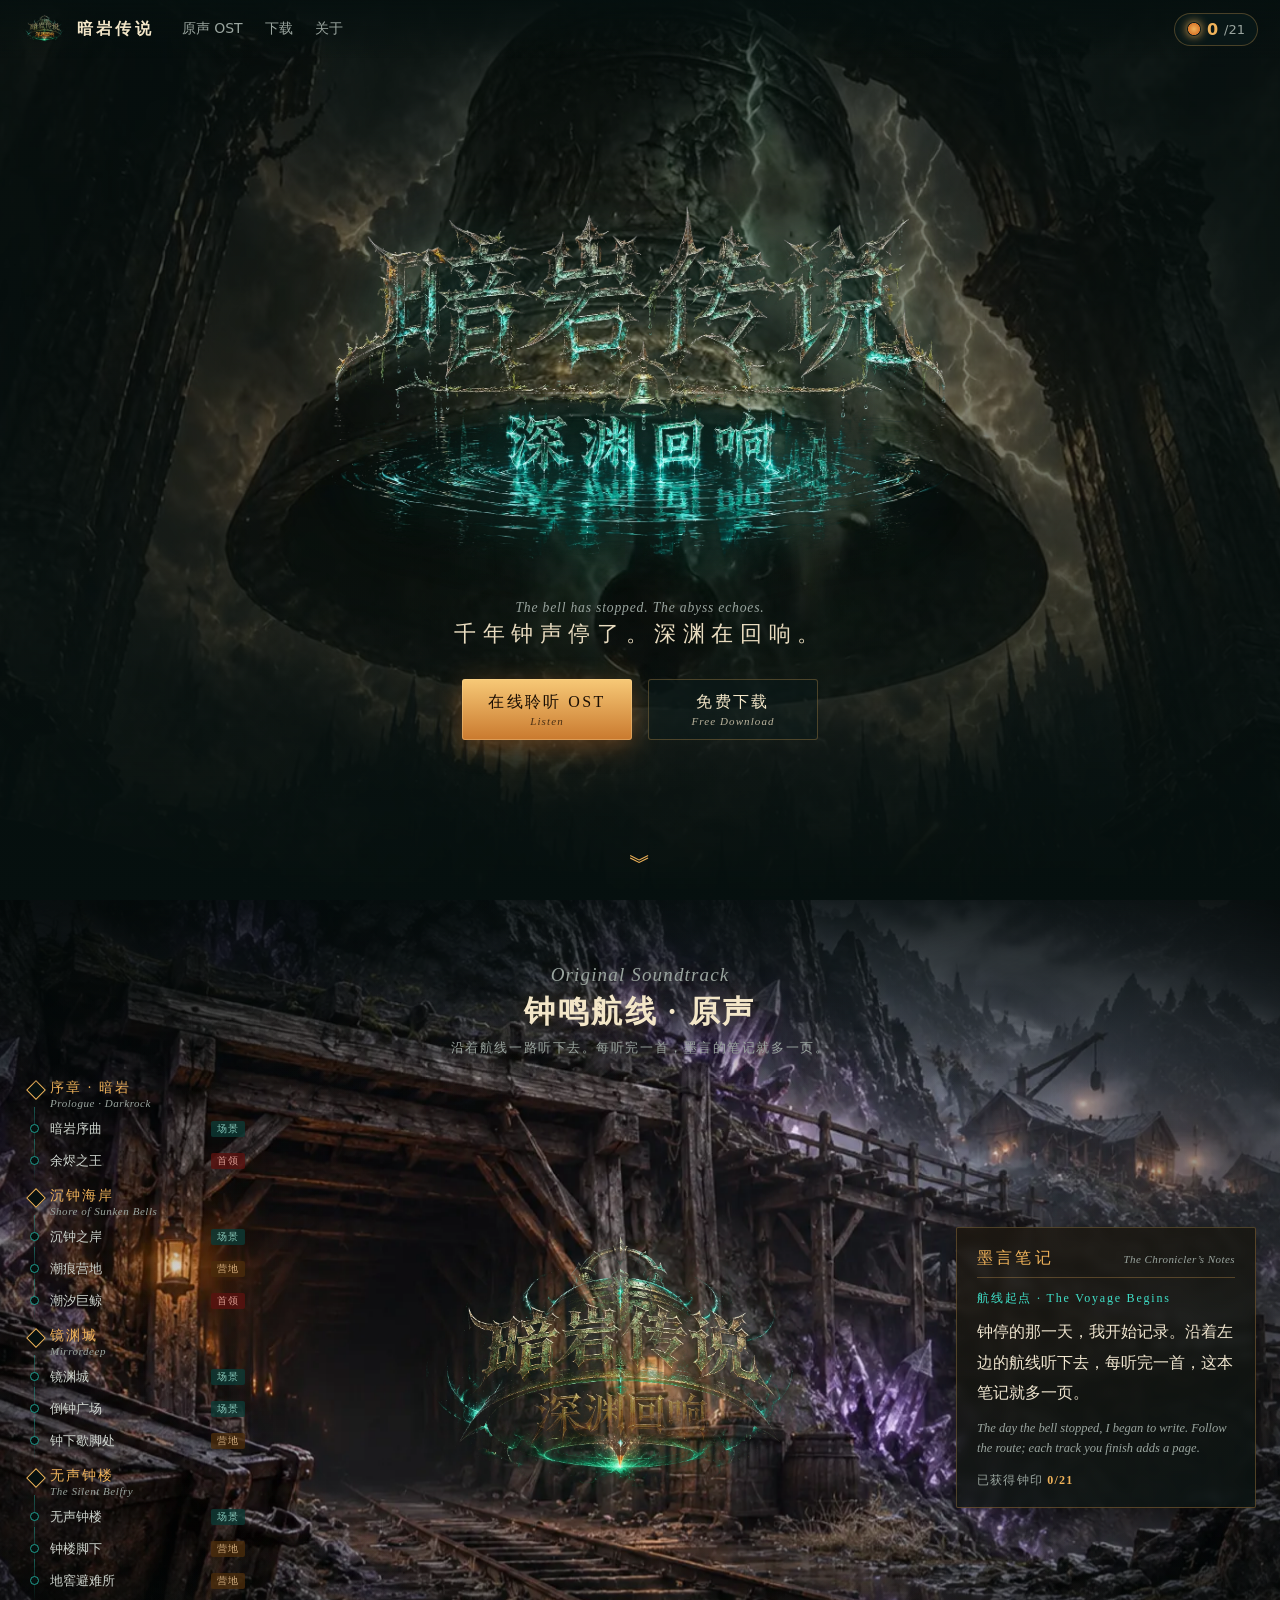
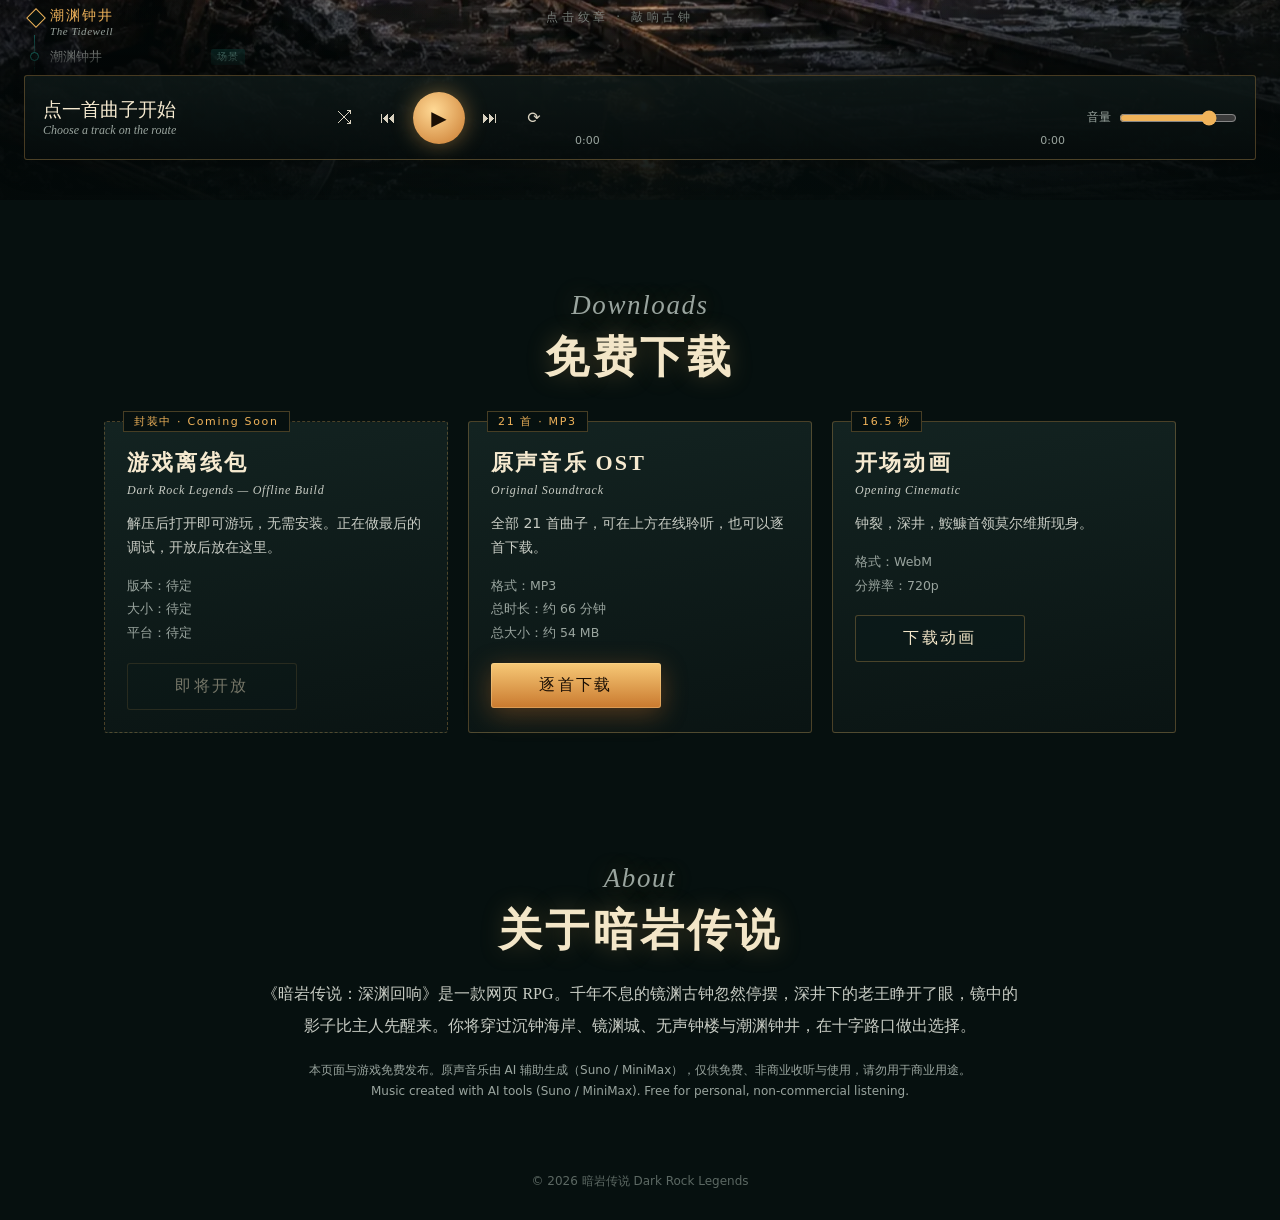
==== index.html @ 06cd03f7 "OST 互动播放器主页 v1：21 首曲目+场景图、2.5D 视差、钟印收集、首领血条、下载区占位" ====
<!doctype html>
<html lang="zh-CN">
<head>
<meta charset="utf-8">
<meta name="viewport" content="width=device-width,initial-scale=1,viewport-fit=cover">
<title>暗岩传说：深渊回响 · Dark Rock Legends</title>
<meta name="description" content="暗岩传说：深渊回响 —— 免费下载游戏，在线收听原声音乐。">
<meta name="theme-color" content="#06100f">
<meta property="og:title" content="暗岩传说：深渊回响">
<meta property="og:description" content="千年钟声停了。深渊在回响。免费下载游戏，在线收听 OST。">
<meta property="og:image" content="img/title.webp">
<link rel="icon" href="img/n1_icon.webp">
<link rel="stylesheet" href="style.css">
</head>
<body>

<header class="topbar">
  <a class="brand" href="#top"><img src="img/n1_icon.webp" alt=""><span>暗岩传说</span></a>
  <nav>
    <a href="#ost">原声 OST</a>
    <a href="#download">下载</a>
    <a href="#about">关于</a>
  </nav>
  <div class="seals" id="seals" title="听完一首曲子获得一枚钟印 · Seals collected">
    <i class="seal-ico"></i><b id="sealCount">0</b><span>/21</span>
  </div>
</header>

<!-- 首屏 -->
<section class="hero" id="top">
  <video class="hero-video" src="video/opening.webm" autoplay muted loop playsinline preload="metadata"></video>
  <div class="hero-shade"></div>
  <div class="hero-inner">
    <img class="hero-logo" src="img/logo_m1_a.webp" alt="暗岩传说：深渊回响">
    <p class="hero-line"><span class="en">The bell has stopped. The abyss echoes.</span>千年钟声停了。深渊在回响。</p>
    <div class="hero-cta">
      <a class="btn btn-gold" href="#ost">在线聆听 OST<small>Listen</small></a>
      <a class="btn btn-ghost" href="#download">免费下载<small>Free Download</small></a>
    </div>
  </div>
  <a class="scroll-hint" href="#ost" aria-label="向下">︾</a>
</section>

<!-- OST 播放器 -->
<section class="ost" id="ost">
  <div class="stage" id="stage">
    <div class="layer bg" id="bgA"></div>
    <div class="layer bg" id="bgB"></div>
    <canvas class="layer fx" id="fx"></canvas>
    <div class="layer tint" id="tint"></div>
    <div class="layer vignette"></div>
  </div>

  <div class="ost-head">
    <h2><span class="en">Original Soundtrack</span>钟鸣航线 · 原声</h2>
    <p>沿着航线一路听下去。每听完一首，墨言的笔记就多一页。</p>
  </div>

  <!-- 航线地图 -->
  <aside class="route" id="route" aria-label="曲目航线"></aside>

  <!-- 中心古钟 -->
  <div class="bell-wrap" id="bellWrap">
    <canvas id="rings"></canvas>
    <button class="bell" id="bell" aria-label="敲钟">
      <img class="b-base" src="img/n1_base_a.webp" alt="">
      <img class="b-gold" src="img/n1_gold_a.webp" alt="">
    </button>
    <div class="bell-tip">点击纹章 · 敲响古钟</div>
  </div>

  <!-- 墨言笔记 -->
  <aside class="lore" id="lore">
    <div class="lore-head"><span>墨言笔记</span><em>The Chronicler’s Notes</em></div>
    <div class="lore-place" id="lorePlace"></div>
    <p class="lore-text" id="loreText"></p>
    <p class="lore-en" id="loreEn"></p>
    <div class="lore-state" id="loreState"></div>
  </aside>

  <!-- 控制条 -->
  <div class="deck" id="deck">
    <div class="now">
      <div class="now-ch" id="nowCh"></div>
      <div class="now-zh" id="nowZh">点一首曲子开始</div>
      <div class="now-en" id="nowEn">Choose a track on the route</div>
    </div>
    <div class="ctrls">
      <button id="btnShuffle" class="ic" title="随机播放" aria-label="随机">⤨</button>
      <button id="btnPrev" class="ic" title="上一首" aria-label="上一首">⏮</button>
      <button id="btnPlay" class="ic play" title="播放 / 暂停（空格）" aria-label="播放">▶</button>
      <button id="btnNext" class="ic" title="下一首" aria-label="下一首">⏭</button>
      <button id="btnLoop" class="ic" title="循环：列表 / 单曲" aria-label="循环">⟳</button>
    </div>
    <div class="bar">
      <div class="boss-name" id="bossName"></div>
      <canvas id="wave" title="点击或拖动跳转"></canvas>
      <div class="times"><span id="tCur">0:00</span><span id="tDur">0:00</span></div>
    </div>
    <div class="vol"><span>音量</span><input id="vol" type="range" min="0" max="1" step="0.01" value="0.8" aria-label="音量"></div>
  </div>

  <div class="toast" id="toast"></div>
  <audio id="audio" preload="none" crossorigin="anonymous"></audio>
</section>

<!-- 下载 -->
<section class="download" id="download">
  <h2><span class="en">Downloads</span>免费下载</h2>
  <div class="dl-grid">
    <div class="dl-card soon">
      <div class="dl-tag">封装中 · Coming Soon</div>
      <h3>游戏离线包</h3>
      <p class="en">Dark Rock Legends — Offline Build</p>
      <p>解压后打开即可游玩，无需安装。正在做最后的调试，开放后放在这里。</p>
      <ul class="dl-meta"><li>版本：待定</li><li>大小：待定</li><li>平台：待定</li></ul>
      <a class="btn btn-ghost disabled" aria-disabled="true">即将开放</a>
    </div>
    <div class="dl-card">
      <div class="dl-tag">21 首 · MP3</div>
      <h3>原声音乐 OST</h3>
      <p class="en">Original Soundtrack</p>
      <p>全部 21 首曲子，可在上方在线聆听，也可以逐首下载。</p>
      <ul class="dl-meta"><li>格式：MP3</li><li>总时长：约 66 分钟</li><li>总大小：约 54 MB</li></ul>
      <a class="btn btn-gold" href="#ost" id="dlOst">逐首下载</a>
    </div>
    <div class="dl-card">
      <div class="dl-tag">16.5 秒</div>
      <h3>开场动画</h3>
      <p class="en">Opening Cinematic</p>
      <p>钟裂，深井，鮟鱇首领莫尔维斯现身。</p>
      <ul class="dl-meta"><li>格式：WebM</li><li>分辨率：720p</li></ul>
      <a class="btn btn-ghost" href="video/opening.webm" download>下载动画</a>
    </div>
  </div>
  <div class="tracklist" id="tracklist" hidden></div>
</section>

<!-- 关于 -->
<section class="about" id="about">
  <h2><span class="en">About</span>关于暗岩传说</h2>
  <p>《暗岩传说：深渊回响》是一款网页 RPG。千年不息的镜渊古钟忽然停摆，深井下的老王睁开了眼，镜中的影子比主人先醒来。你将穿过沉钟海岸、镜渊城、无声钟楼与潮渊钟井，在十字路口做出选择。</p>
  <p class="fine">本页面与游戏免费发布。原声音乐由 AI 辅助生成（Suno / MiniMax），仅供免费、非商业收听与使用，请勿用于商业用途。<br>Music created with AI tools (Suno / MiniMax). Free for personal, non-commercial listening.</p>
</section>

<footer class="foot">© 2026 暗岩传说 Dark Rock Legends</footer>

<!-- 彩蛋 / 苏醒 -->
<div class="awaken" id="awaken" hidden>
  <div class="aw-bg"></div>
  <div class="aw-inner">
    <div class="aw-1">二十一枚钟印，已全部点亮。</div>
    <div class="aw-2">THE SLEEPER AWAKENS</div>
    <div class="aw-3">沉眠者 · 苏醒</div>
    <p class="aw-4">「你替我把钟，又敲响了一遍。」</p>
    <button class="btn btn-gold" id="awClose">回到航线</button>
  </div>
</div>

<script src="tracks.js"></script>
<script src="peaks.js"></script>
<script src="app.js"></script>
</body>
</html>
---- style.css ----
[hidden]{display:none!important}
:root{
  --ink:#06100f; --ink2:#0b1a19; --teal:#3fe0c8; --teal2:#1f9e8f; --gold:#f0b35a; --copper:#d9772b;
  --blood:#c4302b; --txt:#e8e2d4; --dim:#9aa59f; --line:rgba(240,179,90,.28);
  --serif:"Noto Serif SC","Source Han Serif SC","Songti SC","STSong",serif;
  --sans:"Noto Sans SC","PingFang SC","Microsoft YaHei",system-ui,sans-serif;
}
*{box-sizing:border-box;margin:0;padding:0}
html{scroll-behavior:smooth;background:var(--ink)}
body{font-family:var(--sans);color:var(--txt);background:var(--ink);overflow-x:hidden;-webkit-font-smoothing:antialiased}
a{color:inherit;text-decoration:none}
button{font:inherit;color:inherit;background:none;border:0;cursor:pointer}
.en{display:block;font-family:Georgia,"Times New Roman",serif;font-style:italic;letter-spacing:.06em;color:var(--dim);font-size:.62em;font-weight:400;margin-bottom:.25em}
h2{font-family:var(--serif);font-weight:700;font-size:clamp(26px,3.4vw,44px);letter-spacing:.08em;color:#f3e6c8;text-shadow:0 0 24px rgba(240,179,90,.25)}

/* 顶栏 */
.topbar{position:fixed;inset:0 0 auto 0;height:58px;z-index:50;display:flex;align-items:center;gap:28px;padding:0 22px;
  background:linear-gradient(#06100fee,#06100f00)}
.brand{display:flex;align-items:center;gap:10px;font-family:var(--serif);font-weight:700;letter-spacing:.2em;color:#f3e6c8}
.brand img{height:30px}
.topbar nav{display:flex;gap:22px;font-size:14px;color:var(--dim)}
.topbar nav a:hover{color:var(--gold)}
.seals{margin-left:auto;display:flex;align-items:center;gap:6px;padding:6px 12px;border:1px solid var(--line);border-radius:20px;background:#0b1a19cc;font-size:13px;color:var(--dim)}
.seals b{color:var(--gold);font-size:16px}
.seal-ico{width:14px;height:14px;border-radius:50%;background:radial-gradient(circle,var(--gold),var(--copper) 60%,transparent 62%);box-shadow:0 0 10px var(--gold)}
.seals.pulse{animation:sealPulse .9s ease}
@keyframes sealPulse{0%{transform:scale(1)}40%{transform:scale(1.25);box-shadow:0 0 30px var(--gold)}100%{transform:scale(1)}}

/* 首屏 */
.hero{position:relative;height:100vh;min-height:560px;display:grid;place-items:center;overflow:hidden}
.hero-video{position:absolute;inset:0;width:100%;height:100%;object-fit:cover;filter:saturate(.9)}
.hero-shade{position:absolute;inset:0;background:radial-gradient(ellipse at 50% 45%,#06100f33,#06100fcc 70%),linear-gradient(transparent 60%,var(--ink))}
.hero-inner{position:relative;text-align:center;padding:0 20px}
.hero-logo{width:min(640px,86vw);filter:drop-shadow(0 0 30px rgba(63,224,200,.25))}
.hero-line{font-family:var(--serif);font-size:clamp(16px,2vw,22px);letter-spacing:.3em;margin:10px 0 30px;color:#e9dcc0}
.hero-cta{display:flex;gap:16px;justify-content:center;flex-wrap:wrap}
.btn{display:inline-flex;flex-direction:column;align-items:center;justify-content:center;min-width:170px;padding:12px 26px;border-radius:3px;font-family:var(--serif);letter-spacing:.15em;font-size:16px;transition:.25s}
.btn small{font-family:Georgia,serif;font-style:italic;font-size:11px;letter-spacing:.1em;opacity:.75;margin-top:2px}
.btn-gold{background:linear-gradient(180deg,#f7c977,#c9792e);color:#1b0f04;box-shadow:0 0 0 1px #ffdf9e55 inset,0 6px 26px rgba(217,119,43,.35)}
.btn-gold:hover{filter:brightness(1.12);transform:translateY(-1px)}
.btn-ghost{border:1px solid var(--line);color:#f3e6c8;background:#0b1a1999}
.btn-ghost:hover{border-color:var(--gold)}
.btn.disabled{opacity:.45;pointer-events:none}
.scroll-hint{position:absolute;bottom:22px;left:50%;transform:translateX(-50%);color:var(--gold);font-size:22px;animation:bob 2.2s infinite}
@keyframes bob{50%{transform:translate(-50%,6px)}}

/* OST 舞台 */
.ost{position:relative;height:100vh;min-height:680px;overflow:hidden;display:grid;
  grid-template-columns:260px 1fr 300px;grid-template-rows:auto 1fr auto;gap:0 20px;padding:64px 24px 16px}
.stage{position:absolute;inset:0;z-index:0;overflow:hidden}
.layer{position:absolute;inset:0}
.bg{inset:-4%;background-size:cover;background-position:center;opacity:0;transition:opacity 1.6s ease;will-change:transform,opacity}
.bg.on{opacity:1}
.fx{width:100%;height:100%;pointer-events:none}
.tint{background:radial-gradient(ellipse at 50% 50%,transparent 30%,rgba(140,10,10,.0) 30%);transition:background 1.2s;pointer-events:none}
.ost.boss .tint{background:radial-gradient(ellipse at 50% 55%,transparent 25%,rgba(120,8,8,.55) 100%)}
.ost.camp .tint{background:radial-gradient(ellipse at 50% 80%,rgba(240,140,50,.18),transparent 60%)}
.vignette{background:radial-gradient(ellipse at 50% 50%,transparent 40%,rgba(3,8,8,.85) 100%),linear-gradient(rgba(6,16,15,.75),transparent 22%,transparent 70%,rgba(6,16,15,.95));pointer-events:none}
.stage.mirror .bg{transform:scaleX(-1)!important;filter:hue-rotate(160deg) saturate(1.3)}
.ost>*:not(.stage):not(audio){position:relative;z-index:2}

.ost-head{grid-column:1/4;text-align:center;margin-bottom:4px}
.ost-head h2{font-size:clamp(22px,2.4vw,34px)}
.route,.bell-wrap,.lore{min-height:0}
.ost-head p{color:var(--dim);font-size:13px;letter-spacing:.12em;margin-top:6px}

/* 航线 */
.route{grid-row:2;grid-column:1;overflow-y:auto;padding:8px 6px 8px 0;scrollbar-width:thin;scrollbar-color:#f0b35a44 transparent;
  mask-image:linear-gradient(transparent,#000 4%,#000 94%,transparent)}
.r-ch{position:relative;margin:10px 0 4px;padding-left:26px;font-family:var(--serif);font-size:14px;color:var(--gold);letter-spacing:.15em}
.r-ch small{display:block;font-family:Georgia,serif;font-style:italic;color:var(--dim);font-size:11px;letter-spacing:.05em}
.r-ch::before{content:"";position:absolute;left:5px;top:4px;width:12px;height:12px;transform:rotate(45deg);border:1px solid var(--gold);background:var(--ink)}
.r-tr{position:relative;display:flex;align-items:center;gap:8px;width:100%;text-align:left;padding:7px 8px 7px 26px;border-radius:3px;font-size:13px;color:#cfd6cf;transition:.2s}
.r-tr::before{content:"";position:absolute;left:10px;top:-6px;bottom:-6px;width:1px;background:linear-gradient(var(--teal2),transparent);opacity:.5}
.r-tr i{position:absolute;left:6px;width:9px;height:9px;border-radius:50%;border:1px solid var(--teal2);background:var(--ink)}
.r-tr.got i{background:var(--gold);border-color:var(--gold);box-shadow:0 0 8px var(--gold)}
.r-tr .ty{margin-left:auto;font-size:10px;padding:1px 6px;border-radius:2px;letter-spacing:.1em;opacity:.8}
.ty.boss{background:#5a1210;color:#ffb3a8}.ty.camp{background:#4a2c0c;color:#ffd39a}.ty.scene{background:#0d3a35;color:#9ff2e3}
.r-tr:hover{background:#ffffff0d}
.r-tr.on{background:linear-gradient(90deg,rgba(63,224,200,.18),transparent);color:#fff}
.r-tr.on i{transform:scale(1.4);border-color:var(--teal);box-shadow:0 0 10px var(--teal)}
.r-tr .dl{opacity:0;font-size:11px;color:var(--dim);padding:0 4px}
.r-tr:hover .dl{opacity:.8}

/* 古钟 */
.bell-wrap{grid-row:2;grid-column:2;position:relative;display:grid;place-items:center}
#rings{position:absolute;inset:0;width:100%;height:100%;pointer-events:none}
.bell{position:relative;width:min(46vh,460px);aspect-ratio:1280/853;transition:transform .08s;filter:drop-shadow(0 0 30px rgba(63,224,200,.22))}
.bell img{position:absolute;inset:0;width:100%;height:100%;object-fit:contain}
.bell .b-gold{opacity:.35;transition:opacity .1s}
.bell:active{transform:scale(.97)}
.bell-tip{position:absolute;bottom:8%;font-size:12px;letter-spacing:.3em;color:var(--dim);opacity:.7}

/* 笔记 */
.lore{grid-row:2;grid-column:3;align-self:center;padding:20px 20px 18px;border:1px solid var(--line);background:linear-gradient(160deg,rgba(28,22,14,.82),rgba(8,18,17,.82));
  border-radius:2px;box-shadow:0 10px 40px #0008;backdrop-filter:blur(4px);font-family:var(--serif)}
.lore-head{display:flex;align-items:baseline;justify-content:space-between;border-bottom:1px solid var(--line);padding-bottom:8px;margin-bottom:12px;color:var(--gold);letter-spacing:.2em}
.lore-head em{font-family:Georgia,serif;font-size:11px;color:var(--dim);letter-spacing:.04em}
.lore-place{font-size:12px;color:var(--teal);letter-spacing:.15em;margin-bottom:10px}
.lore-text{font-size:16px;line-height:1.9;color:#efe5cf;min-height:3.8em}
.lore-en{font-family:Georgia,serif;font-style:italic;font-size:12.5px;line-height:1.6;color:var(--dim);margin-top:10px}
.lore.locked .lore-text,.lore.locked .lore-en{filter:blur(5px);user-select:none}
.lore-state{margin-top:14px;font-size:12px;color:var(--dim);letter-spacing:.1em}
.lore-state b{color:var(--gold)}
.lore.reveal{animation:loreIn .9s ease}
@keyframes loreIn{0%{opacity:.2;transform:translateY(6px)}100%{opacity:1;transform:none}}

/* 控制条 */
.deck{grid-row:3;grid-column:1/4;display:grid;grid-template-columns:260px auto 1fr 150px;align-items:center;gap:22px;padding:12px 18px;
  border:1px solid var(--line);background:linear-gradient(180deg,rgba(14,24,23,.88),rgba(6,12,12,.94));border-radius:3px;box-shadow:0 -10px 40px #0007}
.now-ch{font-size:11px;letter-spacing:.2em;color:var(--teal)}
.now-zh{font-family:var(--serif);font-size:19px;color:#f6ead0;white-space:nowrap;overflow:hidden;text-overflow:ellipsis}
.now-en{font-family:Georgia,serif;font-style:italic;font-size:12px;color:var(--dim);white-space:nowrap;overflow:hidden;text-overflow:ellipsis}
.ctrls{display:flex;align-items:center;gap:6px}
.ic{width:38px;height:38px;border-radius:50%;font-size:16px;color:#d9d2c0;transition:.2s}
.ic:hover{color:var(--gold);background:#ffffff0d}
.ic.act{color:var(--teal)}
.ic.play{width:52px;height:52px;font-size:20px;color:#1b0f04;background:radial-gradient(circle at 40% 35%,#ffd995,#c9792e);box-shadow:0 0 22px rgba(240,179,90,.45)}
.bar{position:relative}
.boss-name{position:absolute;top:-17px;left:0;font-size:11px;letter-spacing:.2em;color:#ff9c8f;opacity:0;transition:.4s}
.ost.boss .boss-name{opacity:1}
#wave{width:100%;height:46px;display:block;cursor:pointer}
.times{display:flex;justify-content:space-between;font-size:11px;color:var(--dim);font-variant-numeric:tabular-nums}
.vol{display:flex;align-items:center;gap:8px;font-size:12px;color:var(--dim);white-space:nowrap}
.vol input{width:100%;accent-color:var(--gold)}

.toast{position:absolute;left:50%;top:22%;transform:translate(-50%,-10px);z-index:20;padding:12px 26px;font-family:var(--serif);letter-spacing:.2em;font-size:20px;
  color:#fff3d6;text-shadow:0 0 18px var(--gold);background:radial-gradient(ellipse,#0009,transparent 70%);opacity:0;pointer-events:none;transition:.5s;text-align:center}
.toast small{display:block;font-family:Georgia,serif;font-style:italic;font-size:12px;letter-spacing:.15em;color:var(--dim)}
.toast.on{opacity:1;transform:translate(-50%,0)}
.toast.defeat{color:#ffd0c8;text-shadow:0 0 22px var(--blood);font-size:34px;letter-spacing:.5em}

/* 下载 */
.download,.about{max-width:1120px;margin:0 auto;padding:90px 24px 40px;text-align:center}
.dl-grid{display:grid;grid-template-columns:repeat(3,1fr);gap:20px;margin-top:34px;text-align:left}
.dl-card{position:relative;padding:26px 22px 22px;border:1px solid var(--line);background:linear-gradient(170deg,#132321,#0a1413);border-radius:3px}
.dl-card h3{font-family:var(--serif);font-size:22px;color:#f6ead0;letter-spacing:.1em}
.dl-card .en{font-size:12px;margin:2px 0 12px}
.dl-card p{font-size:14px;line-height:1.7;color:#c8ccc4}
.dl-tag{position:absolute;top:-11px;left:18px;padding:2px 10px;font-size:11px;letter-spacing:.15em;background:var(--ink);border:1px solid var(--line);color:var(--gold)}
.dl-card.soon{border-style:dashed}
.dl-meta{list-style:none;margin:14px 0 18px;font-size:12.5px;color:var(--dim);line-height:1.9}
.tracklist{margin-top:26px;text-align:left;columns:3;column-gap:24px;font-size:13px}
.tracklist a{display:block;padding:5px 0;color:#cfd6cf;break-inside:avoid}
.tracklist a:hover{color:var(--gold)}
.about p{max-width:760px;margin:18px auto 0;line-height:2;color:#c8ccc4;font-family:var(--serif)}
.about .fine{font-family:var(--sans);font-size:12px;color:var(--dim);line-height:1.8}
.foot{text-align:center;padding:30px;color:#5c6863;font-size:12px}

/* 苏醒 */
.awaken{position:fixed;inset:0;z-index:100;display:grid;place-items:center;text-align:center}
.aw-bg{position:absolute;inset:0;background:url(img/choicebell.webp) center/cover;animation:awBg 6s ease forwards}
.aw-bg::after{content:"";position:absolute;inset:0;background:radial-gradient(ellipse,rgba(160,10,10,.25),#000e 80%);animation:awPulse 1.6s infinite}
@keyframes awBg{0%{filter:brightness(0) blur(8px);transform:scale(1.15)}100%{filter:brightness(.9) blur(0);transform:scale(1)}}
@keyframes awPulse{50%{background:radial-gradient(ellipse,rgba(200,20,20,.4),#000c 80%)}}
.aw-inner{position:relative;animation:shake .5s 2.2s 3}
.aw-1{font-family:var(--serif);letter-spacing:.3em;color:#e9dcc0;opacity:0;animation:fade 1s .6s forwards}
.aw-2{font-family:Georgia,serif;font-size:clamp(28px,5vw,64px);letter-spacing:.35em;color:#ffd0c8;text-shadow:0 0 30px var(--blood);margin:18px 0 6px;opacity:0;animation:fade 1.2s 2s forwards}
.aw-3{font-family:var(--serif);font-size:clamp(22px,3vw,36px);letter-spacing:.6em;color:#fff;opacity:0;animation:fade 1s 2.8s forwards}
.aw-4{font-family:var(--serif);color:#e9dcc0;margin:26px 0;opacity:0;animation:fade 1s 4s forwards}
.awaken .btn{opacity:0;animation:fade 1s 5s forwards}
@keyframes fade{to{opacity:1}}
@keyframes shake{25%{transform:translate(4px,-3px)}50%{transform:translate(-4px,2px)}75%{transform:translate(3px,3px)}}

/* 平板 / 手机 */
@media (max-width:1100px){
  .ost{grid-template-columns:220px minmax(0,1fr);grid-template-rows:auto 1fr auto auto}
  .lore{grid-row:3;grid-column:1/3;margin:10px 0}
  .deck{grid-row:4;grid-column:1/3;grid-template-columns:1fr auto;grid-template-areas:"now ctrls" "bar bar";gap:10px 16px}
  .now{grid-area:now}.ctrls{grid-area:ctrls}.bar{grid-area:bar}.vol{display:none}
}
@media (max-width:720px){
  .topbar{gap:12px;padding:0 12px}.topbar nav{display:none}
  .ost{height:auto;min-height:100vh;grid-template-columns:minmax(0,1fr);grid-template-rows:auto auto auto auto auto;padding:66px 12px 12px}
  .ost-head{grid-column:1}
  .route{grid-row:2;grid-column:1;display:flex;gap:8px;overflow-x:auto;overflow-y:hidden;padding:6px 0;mask-image:none}
  .r-ch{display:none}
  .r-tr{flex:0 0 auto;width:auto;padding:7px 12px 7px 24px;border:1px solid var(--line);background:#0b1a19aa;white-space:nowrap}
  .r-tr::before{display:none}.r-tr .ty,.r-tr .dl{display:none}
  .bell-wrap{grid-row:3;grid-column:1;height:34vh}
  .lore{grid-row:4;grid-column:1}
  .deck{grid-row:5;grid-column:1}
  .dl-grid{grid-template-columns:1fr}.tracklist{columns:1}
}
@media (prefers-reduced-motion:reduce){
  .bg{transition:none}.scroll-hint,.seals.pulse,.aw-inner{animation:none}
}
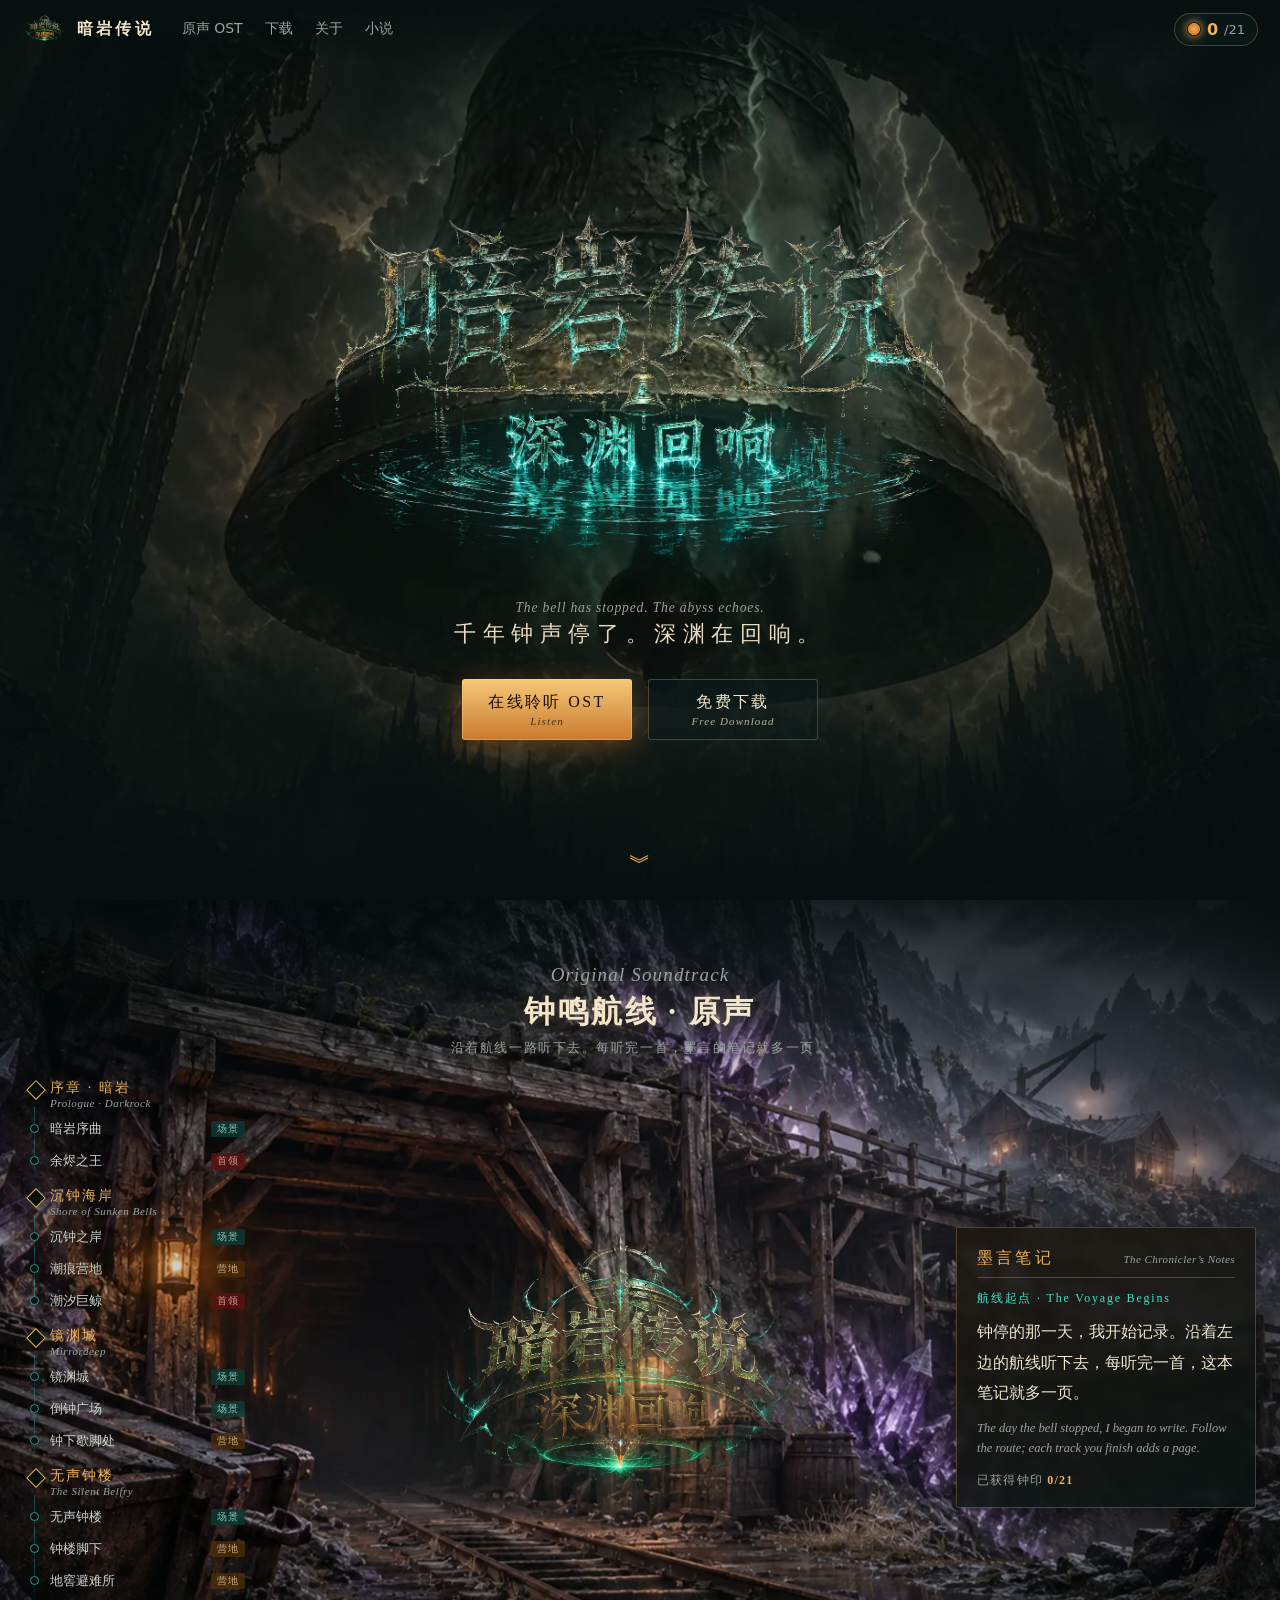
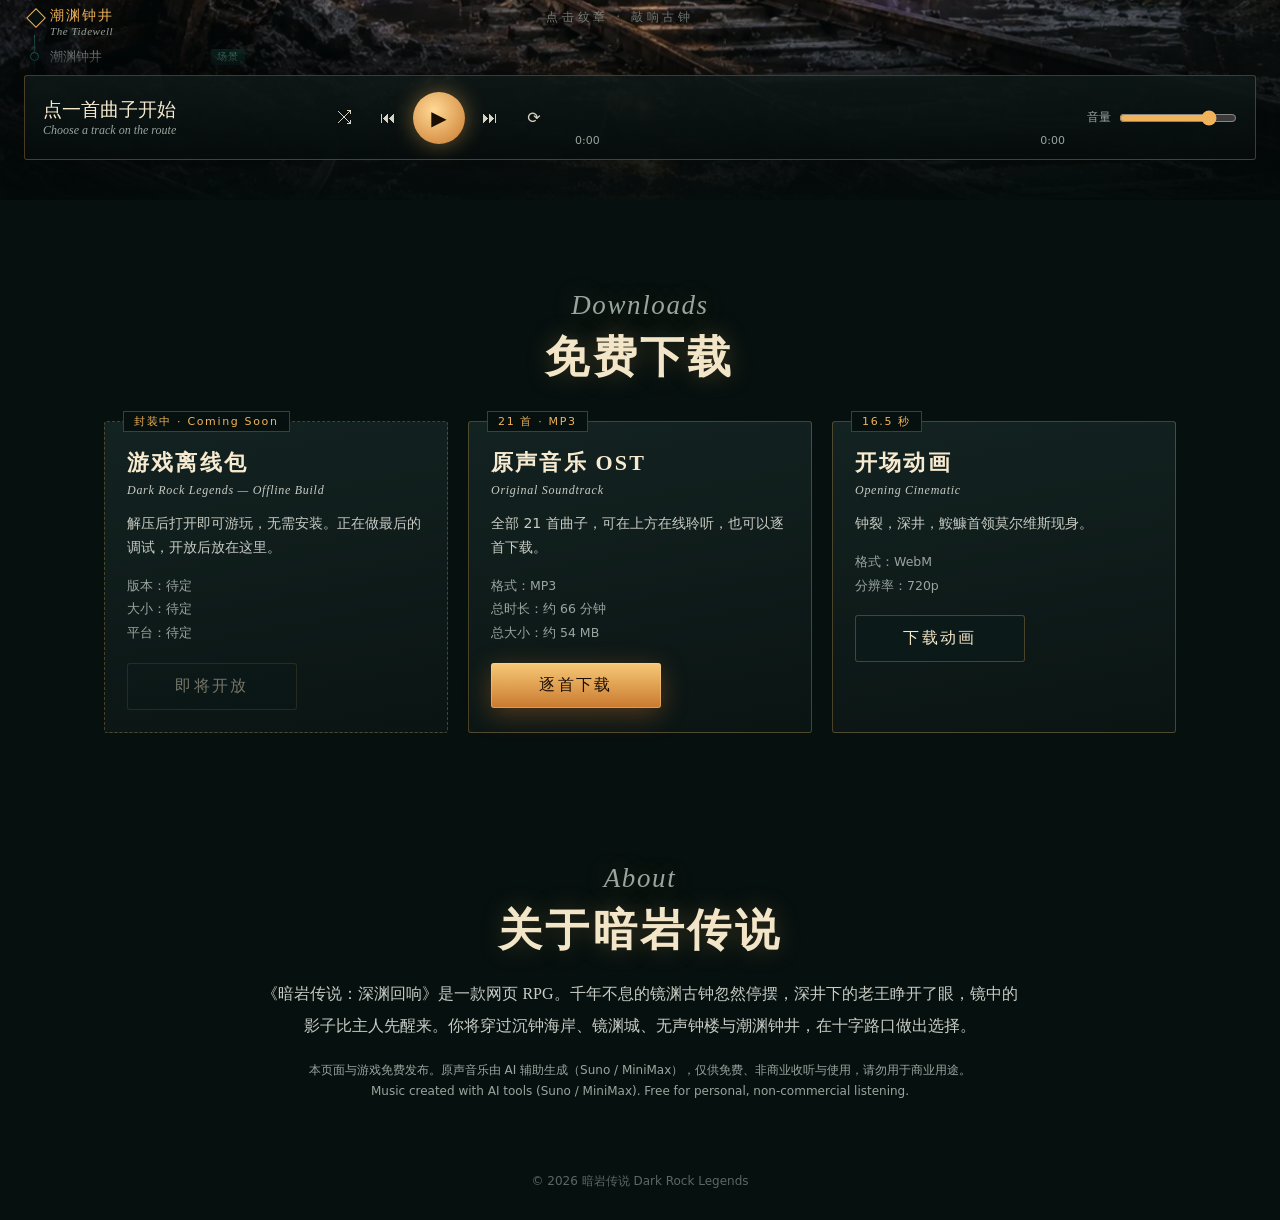
==== commit af3f8f76: "小说连载页：墨言笔记 第一章（羊皮卷互动阅读）" ====
--- a/index.html
+++ b/index.html
@@ -20,6 +20,7 @@
     <a href="#ost">原声 OST</a>
     <a href="#download">下载</a>
     <a href="#about">关于</a>
+    <a href="novel.html">小说</a>
   </nav>
   <div class="seals" id="seals" title="听完一首曲子获得一枚钟印 · Seals collected">
     <i class="seal-ico"></i><b id="sealCount">0</b><span>/21</span>
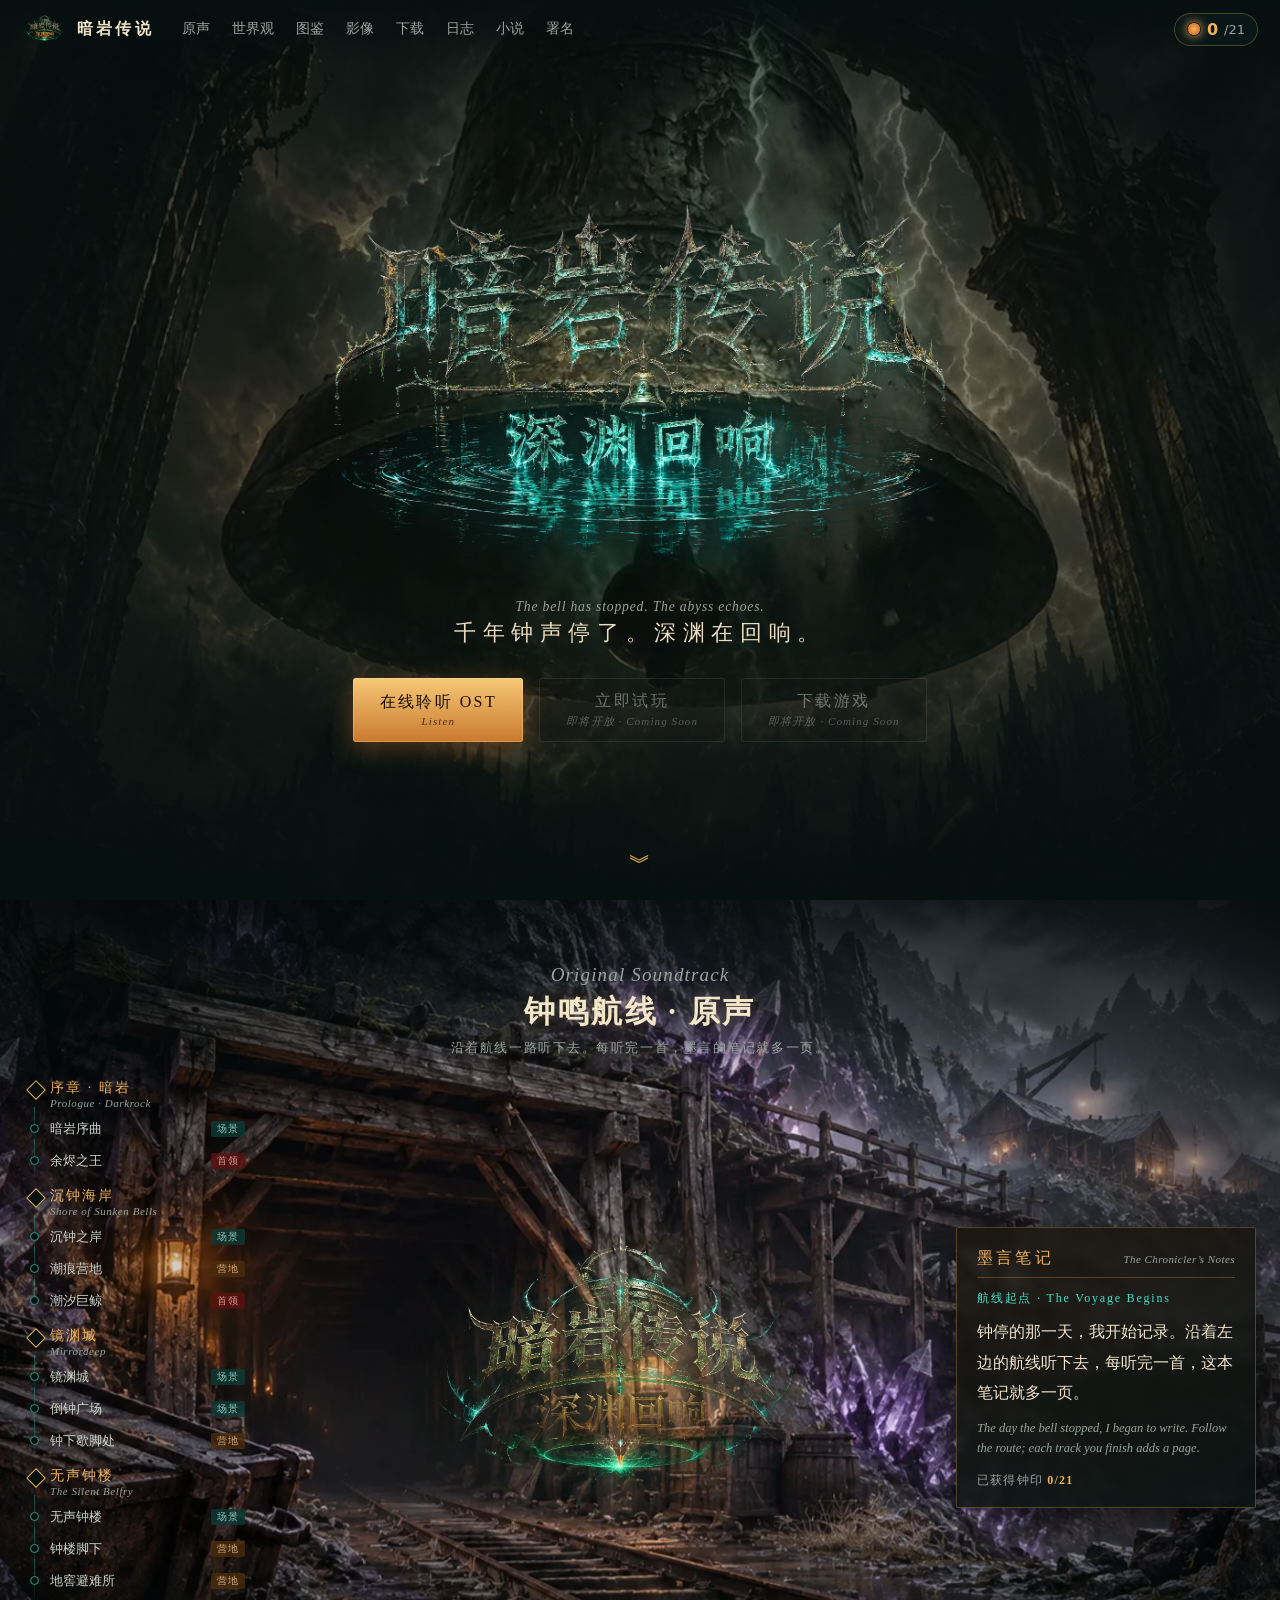
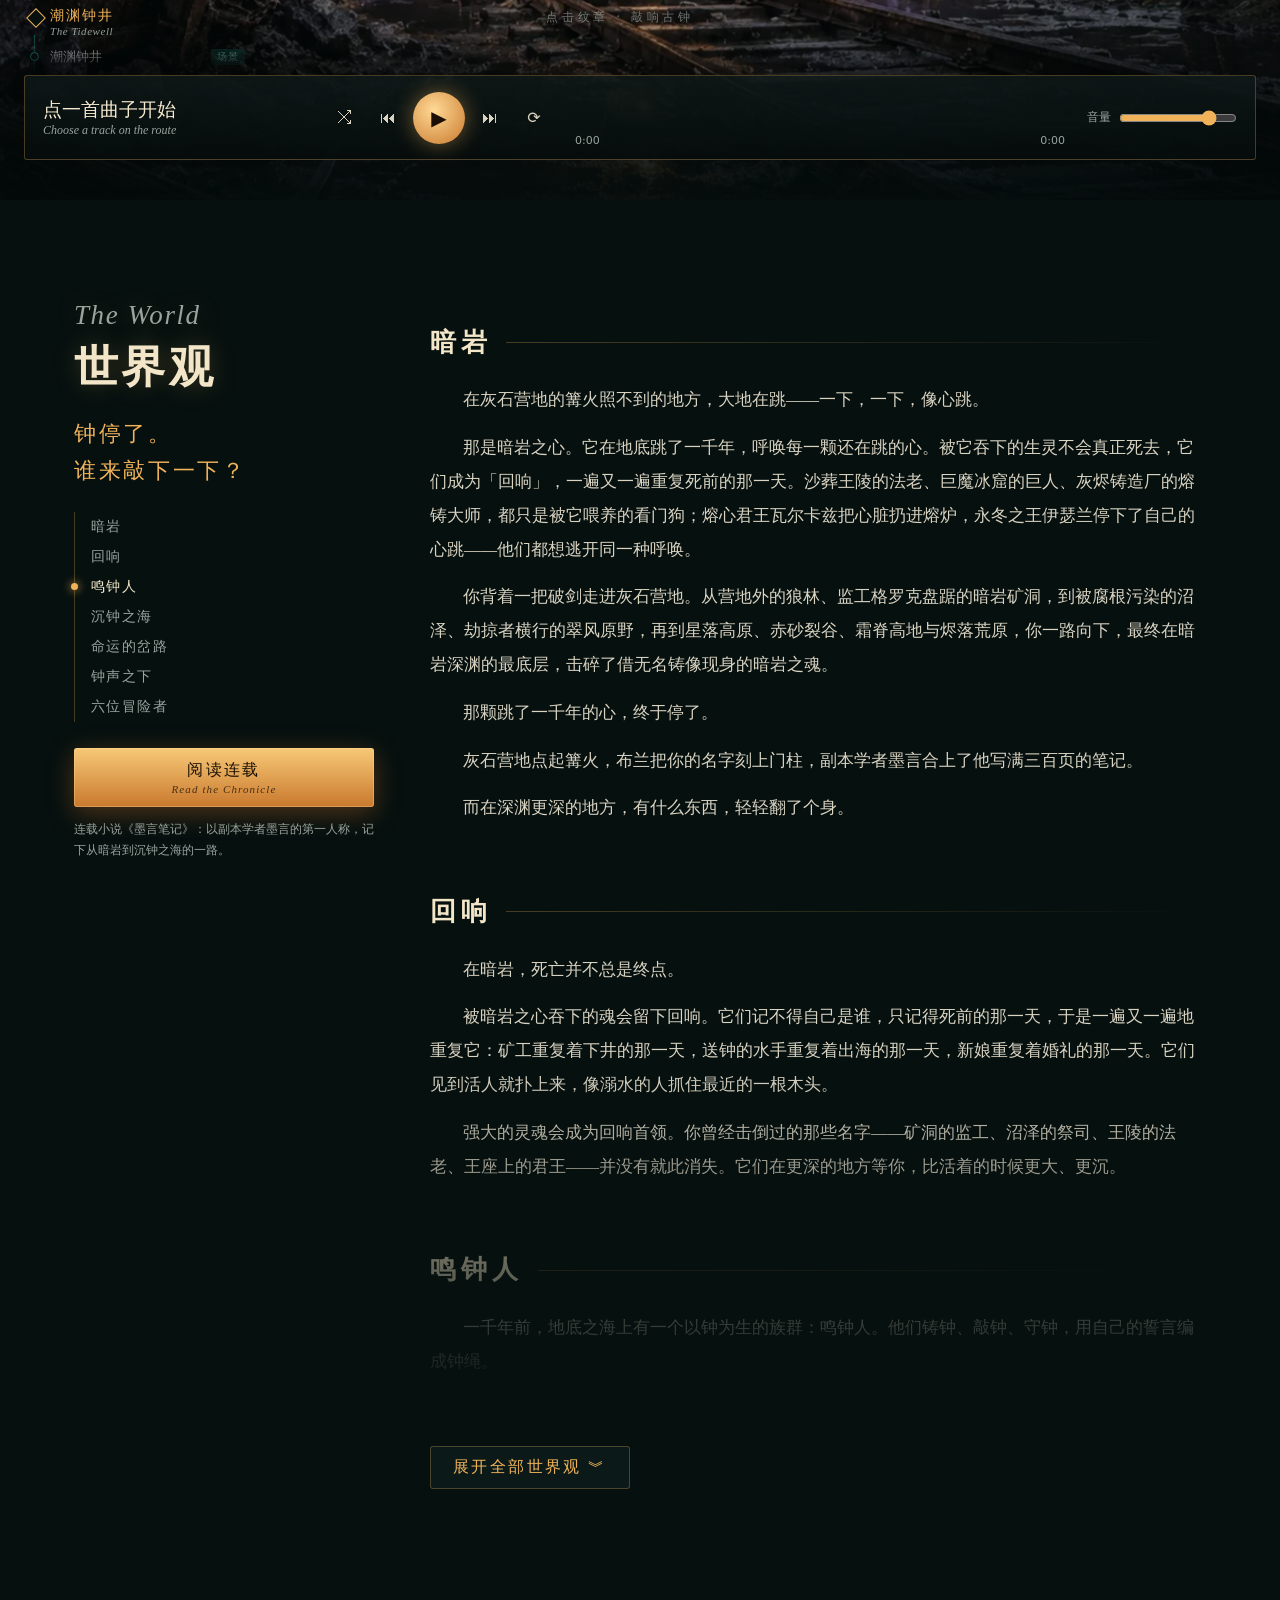
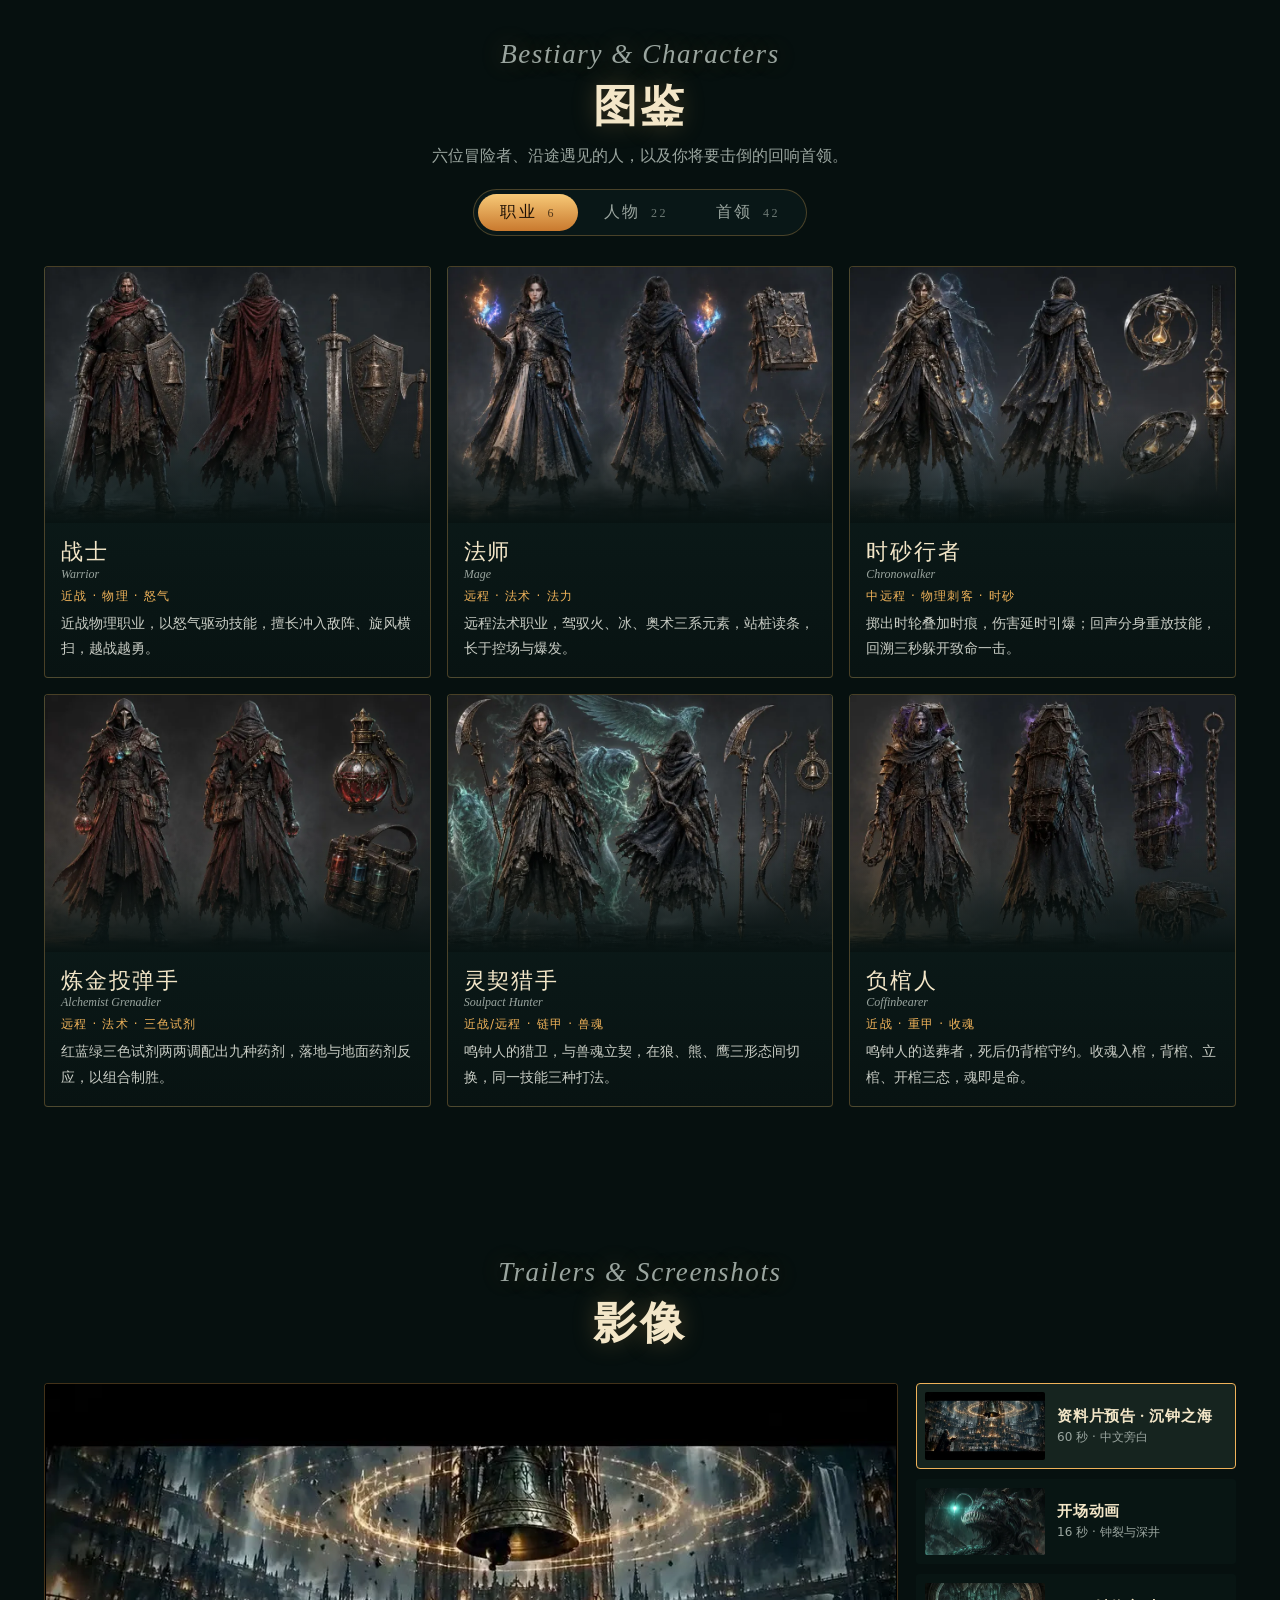
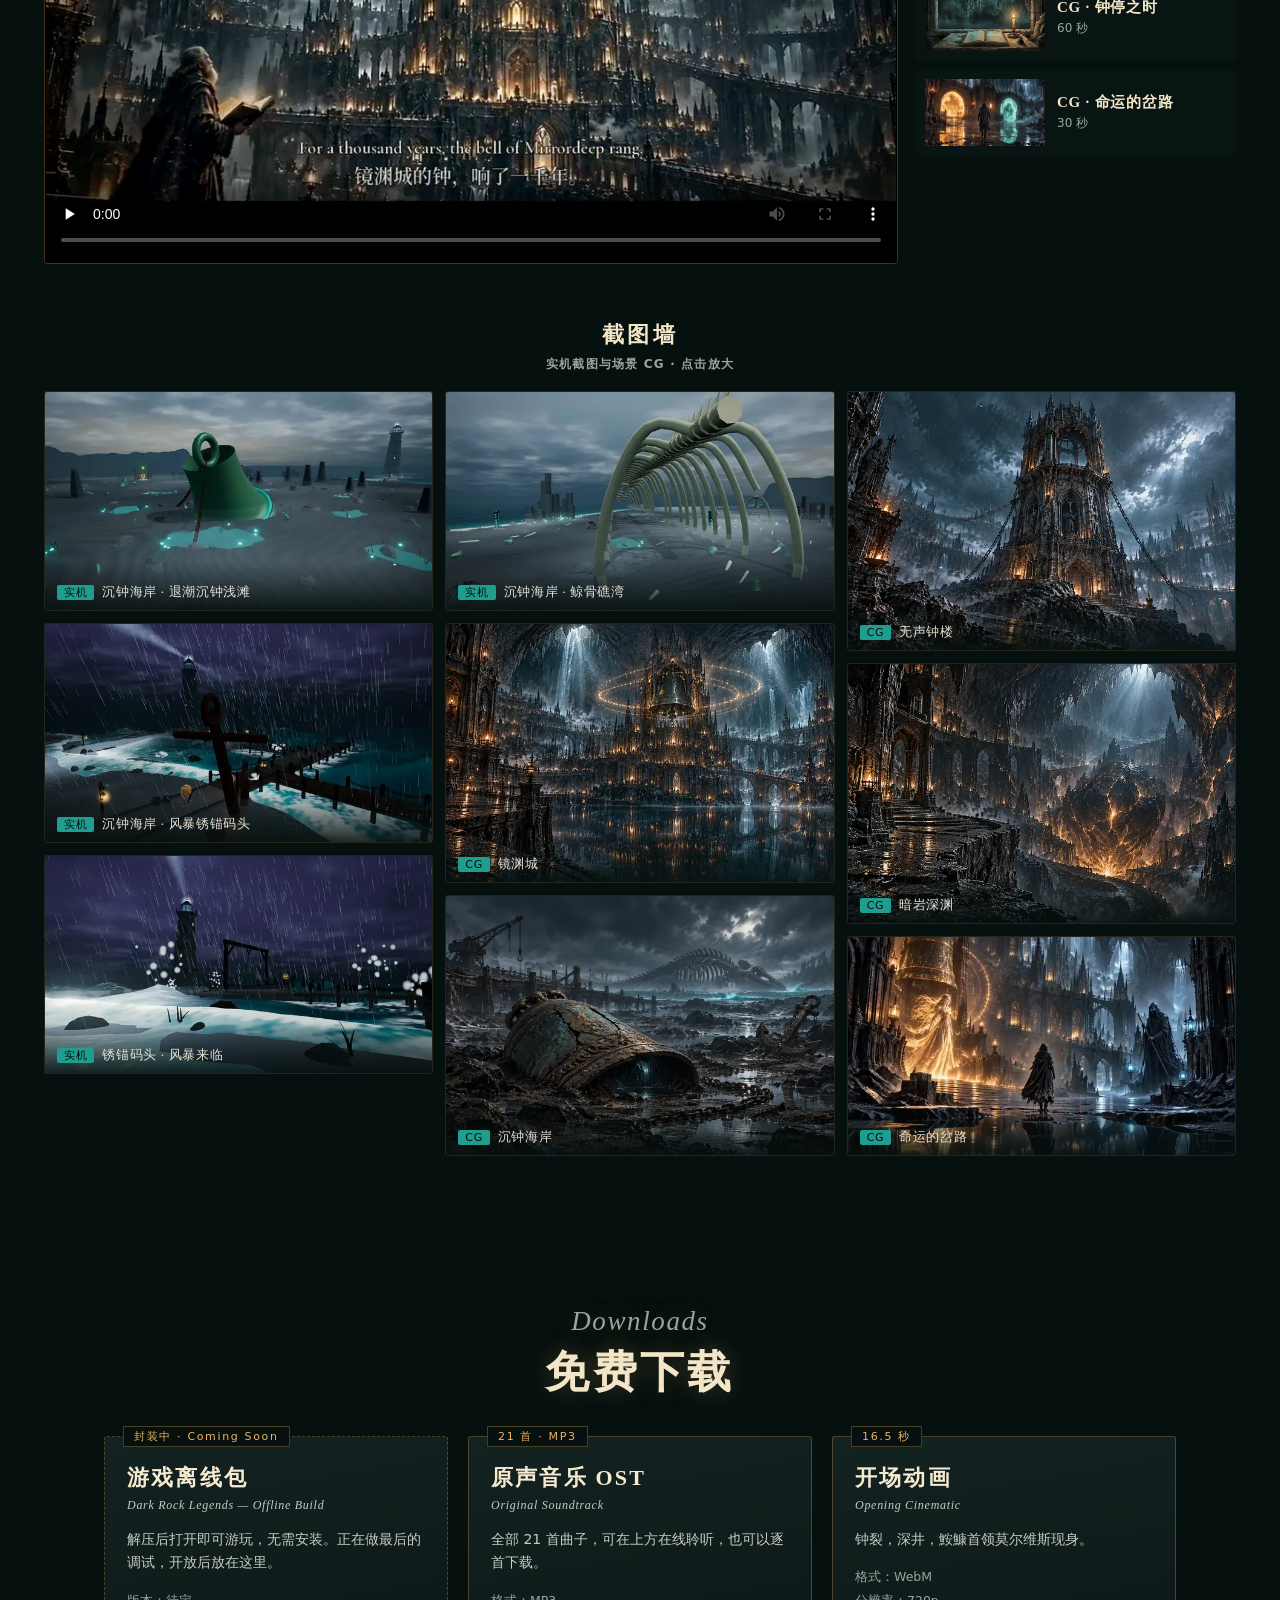
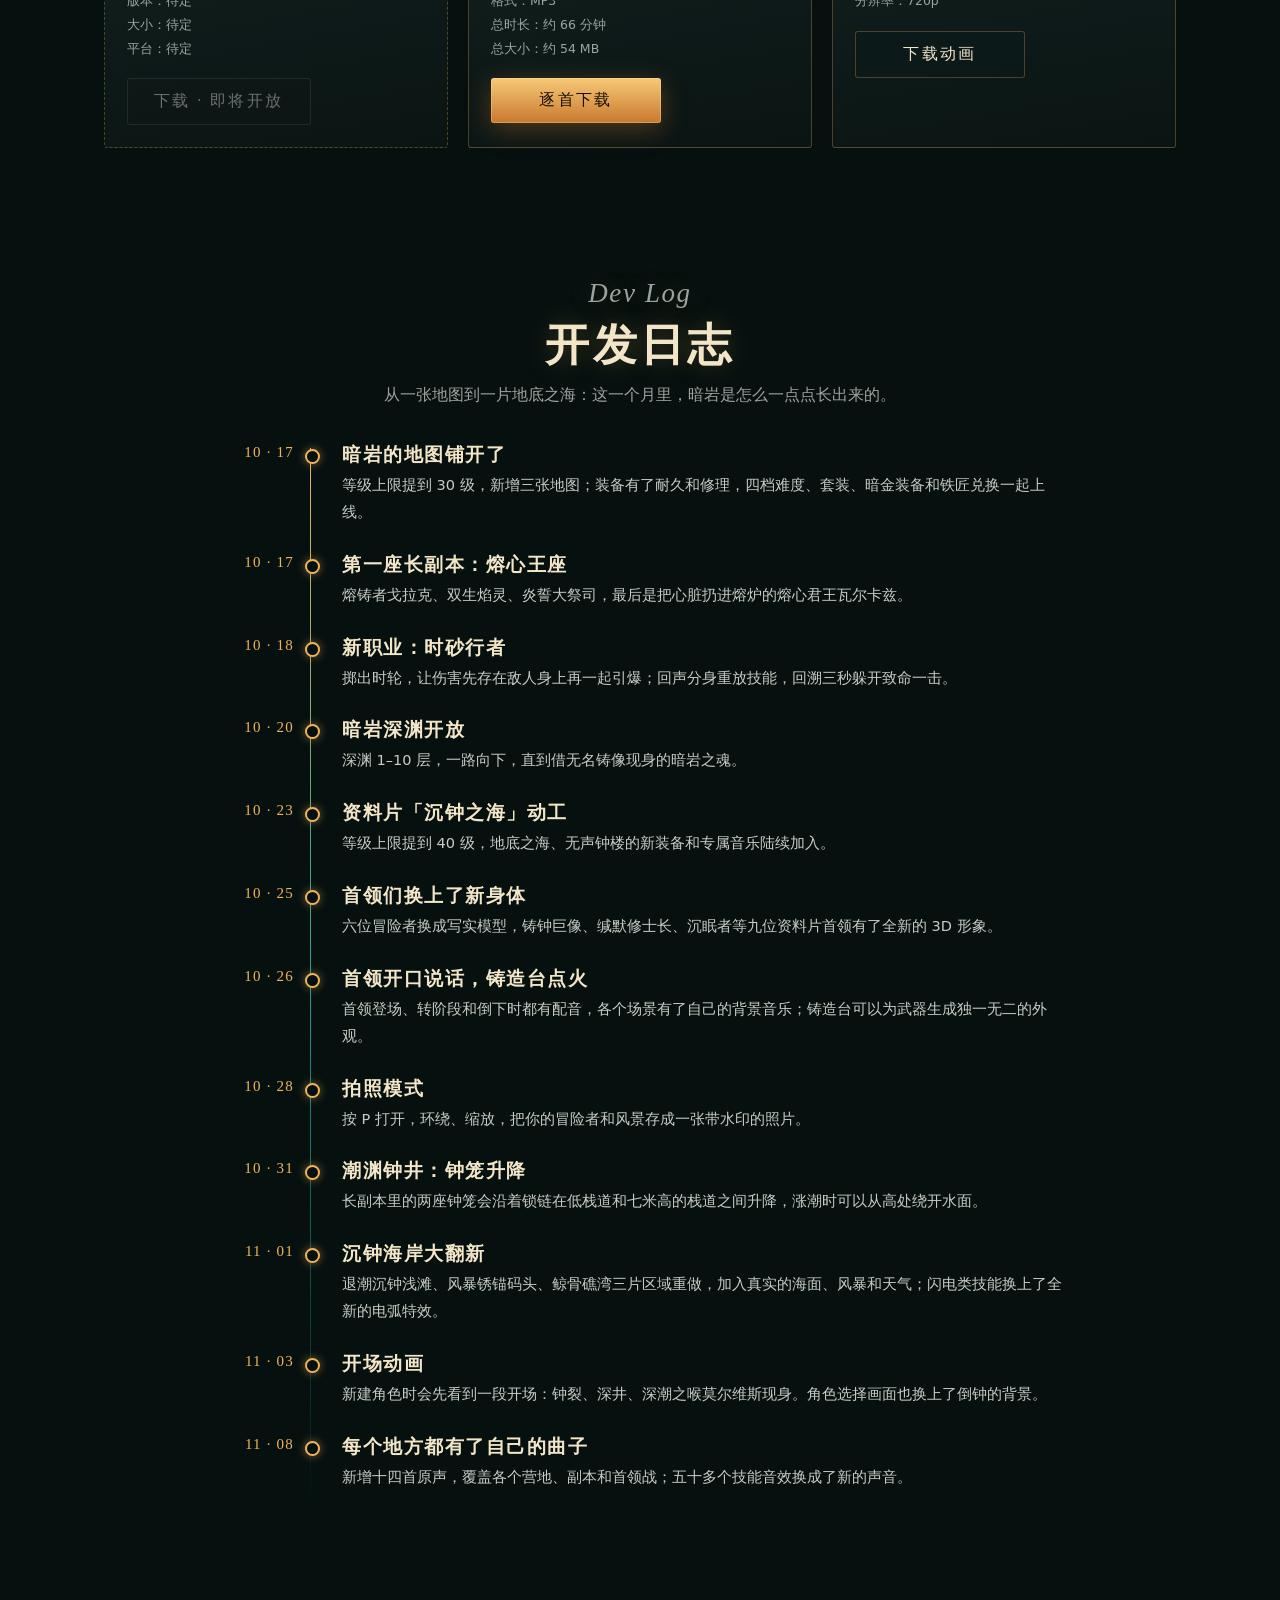
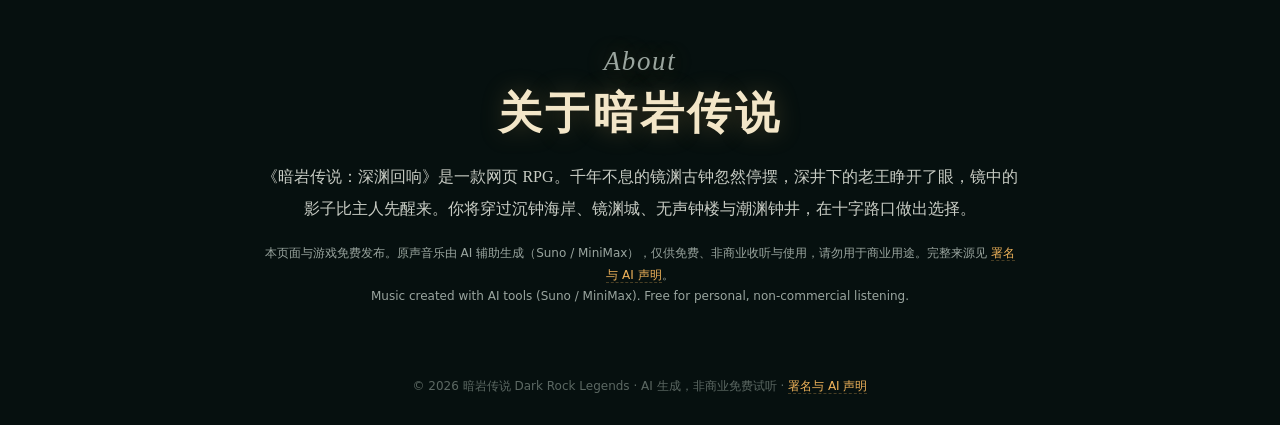
==== commit 84bfc8f4: "主页补齐板块：世界观（阅读连载）、图鉴（职业/人物/首领）、预告片与截图墙、试玩/下载置灰、署名与 AI 声明页、开发日志、手机适配、OG 图" ====
--- a/index.html
+++ b/index.html
@@ -8,19 +8,32 @@
 <meta name="theme-color" content="#06100f">
 <meta property="og:title" content="暗岩传说：深渊回响">
 <meta property="og:description" content="千年钟声停了。深渊在回响。免费下载游戏，在线收听 OST。">
-<meta property="og:image" content="img/title.webp">
+<meta property="og:type" content="website">
+<meta property="og:url" content="https://kevin8634.github.io/dark-rock-legends/">
+<meta property="og:image" content="https://kevin8634.github.io/dark-rock-legends/img/og.jpg">
+<meta property="og:image:width" content="1200">
+<meta property="og:image:height" content="630">
+<meta name="twitter:card" content="summary_large_image">
+<meta name="twitter:title" content="暗岩传说：深渊回响">
+<meta name="twitter:description" content="千年钟声停了。深渊在回响。在线收听 21 首原声，读世界观、图鉴与连载小说。">
+<meta name="twitter:image" content="https://kevin8634.github.io/dark-rock-legends/img/og.jpg">
 <link rel="icon" href="img/n1_icon.webp">
 <link rel="stylesheet" href="style.css">
+<link rel="stylesheet" href="extra.css">
 </head>
 <body>
 
 <header class="topbar">
   <a class="brand" href="#top"><img src="img/n1_icon.webp" alt=""><span>暗岩传说</span></a>
   <nav>
-    <a href="#ost">原声 OST</a>
+    <a href="#ost">原声</a>
+    <a href="#world">世界观</a>
+    <a href="#codex">图鉴</a>
+    <a href="#media">影像</a>
     <a href="#download">下载</a>
-    <a href="#about">关于</a>
+    <a href="#devlog">日志</a>
     <a href="novel.html">小说</a>
+    <a href="credits.html">署名</a>
   </nav>
   <div class="seals" id="seals" title="听完一首曲子获得一枚钟印 · Seals collected">
     <i class="seal-ico"></i><b id="sealCount">0</b><span>/21</span>
@@ -36,7 +49,8 @@
     <p class="hero-line"><span class="en">The bell has stopped. The abyss echoes.</span>千年钟声停了。深渊在回响。</p>
     <div class="hero-cta">
       <a class="btn btn-gold" href="#ost">在线聆听 OST<small>Listen</small></a>
-      <a class="btn btn-ghost" href="#download">免费下载<small>Free Download</small></a>
+      <button class="btn btn-ghost btn-soon" type="button" disabled aria-disabled="true">立即试玩<small>即将开放 · Coming Soon</small></button>
+      <button class="btn btn-ghost btn-soon" type="button" disabled aria-disabled="true">下载游戏<small>即将开放 · Coming Soon</small></button>
     </div>
   </div>
   <a class="scroll-hint" href="#ost" aria-label="向下">︾</a>
@@ -104,6 +118,122 @@
   <div class="toast" id="toast"></div>
   <audio id="audio" preload="none" crossorigin="anonymous"></audio>
 </section>
+
+<!-- ===== 新增板块（build/insert.py 写入）===== -->
+<!-- 世界观 -->
+<section class="world" id="world">
+  <div class="w-side">
+    <h2><span class="en">The World</span>世界观</h2>
+    <p class="w-hook">钟停了。<br>谁来敲下一下？</p>
+    <nav class="w-toc" id="wToc" aria-label="世界观目录"></nav>
+    <a class="btn btn-gold w-read" href="novel.html">阅读连载<small>Read the Chronicle</small></a>
+    <p class="w-note">连载小说《墨言笔记》：以副本学者墨言的第一人称，记下从暗岩到沉钟之海的一路。</p>
+  </div>
+  <div class="w-body" id="wBody">
+<article class="w-sec"><h3>暗岩</h3>
+<p>在灰石营地的篝火照不到的地方，大地在跳——一下，一下，像心跳。</p>
+<p>那是暗岩之心。它在地底跳了一千年，呼唤每一颗还在跳的心。被它吞下的生灵不会真正死去，它们成为「回响」，一遍又一遍重复死前的那一天。沙葬王陵的法老、巨魔冰窟的巨人、灰烬铸造厂的熔铸大师，都只是被它喂养的看门狗；熔心君王瓦尔卡兹把心脏扔进熔炉，永冬之王伊瑟兰停下了自己的心跳——他们都想逃开同一种呼唤。</p>
+<p>你背着一把破剑走进灰石营地。从营地外的狼林、监工格罗克盘踞的暗岩矿洞，到被腐根污染的沼泽、劫掠者横行的翠风原野，再到星落高原、赤砂裂谷、霜脊高地与烬落荒原，你一路向下，最终在暗岩深渊的最底层，击碎了借无名铸像现身的暗岩之魂。</p>
+<p>那颗跳了一千年的心，终于停了。</p>
+<p>灰石营地点起篝火，布兰把你的名字刻上门柱，副本学者墨言合上了他写满三百页的笔记。</p>
+<p>而在深渊更深的地方，有什么东西，轻轻翻了个身。</p>
+</article>
+<article class="w-sec"><h3>回响</h3>
+<p>在暗岩，死亡并不总是终点。</p>
+<p>被暗岩之心吞下的魂会留下回响。它们记不得自己是谁，只记得死前的那一天，于是一遍又一遍地重复它：矿工重复着下井的那一天，送钟的水手重复着出海的那一天，新娘重复着婚礼的那一天。它们见到活人就扑上来，像溺水的人抓住最近的一根木头。</p>
+<p>强大的灵魂会成为回响首领。你曾经击倒过的那些名字——矿洞的监工、沼泽的祭司、王陵的法老、王座上的君王——并没有就此消失。它们在更深的地方等你，比活着的时候更大、更沉。</p>
+</article>
+<article class="w-sec"><h3>鸣钟人</h3>
+<p>一千年前，地底之海上有一个以钟为生的族群：鸣钟人。他们铸钟、敲钟、守钟，用自己的誓言编成钟绳。</p>
+<p>他们有敲钟人，日复一日拉动钟绳；有学者，研究钟声为何能捆住海底的东西；有缄默的修士，相信钟不响时人便不许出声；有铸钟匠，在炉火前把钟铜一口口铸成；有与兽魂立契的猎卫，有背着铁棺、为死者守约的送葬者。</p>
+<p>他们的城如今倒挂在穹顶之下，只剩回响住在里面。</p>
+</article>
+<article class="w-sec"><h3>沉钟之海</h3>
+<p>几天后，墨言的笔记末页多了一行潮湿的字，不是他写的：</p>
+<p><b>「钟停了。谁来敲下一下？」</b></p>
+<p>原来暗岩之心从来不只是一颗心，它是一口巨钟的钟锤。</p>
+<p>地底之海的穹顶之下，倒悬着一座城，名为镜渊。千年前，鸣钟人在城心铸下倒垂之钟，以钟声为绳，将海底的沉眠者缚入长梦。暗岩之心吞噬生灵，是在为钟声续命。你打碎了它，钟声断绝，潮水倒退——亡者的回响，正从镜中醒来。</p>
+<p>布兰用心脏碎片铸成一口钟，挂上营地的古井。敲响它，井水便像潮水一样退去，露出一道通往地底的螺旋阶梯。</p>
+<h4>沉钟海岸</h4>
+<p>阶梯尽头是一片黑沙海岸。退潮时，巨大的沉钟露出钟口；锈锚码头的挂灯在风暴里摇晃，鲸骨礁湾泛着青色的荧光。浅滩上游荡着湿漉漉的影子——溺亡者的回响。</p>
+<p>在这里，你会遇见<b>伊奥拉</b>：最后一个敲钟人留下的回响，一个由钟声凝成的少女。她要你帮她，让沉钟再响一下。</p>
+<h4>镜渊城</h4>
+<p>钟响过一下，穹顶上的城亮起一盏灯。那是倒挂在地底之海上方的镜渊城，伊奥拉的家。城里的居民都是回响，面包师、新娘、老渔夫、学徒敲钟人……他们在同一条街上，过着同一天。</p>
+<p>在倒钟广场，被放逐的鸣钟人学者<b>卡戎</b>在等你。他不太喜欢伊奥拉，伊奥拉也让你「别全信他」。</p>
+<p>一个想再敲一次钟，把沉眠者哄回去睡，让这座城再被勒一千年；一个想剪断钟绳，让它醒来，然后把它的力量拿过来。</p>
+<h4>无声钟楼</h4>
+<p>最后一口钟挂在沉钟塔顶，城里的人叫它「无声钟楼」，它已经很久没有响过。五层楼里，每一层都有一个守钟的东西：胸口的钟没有钟舌的铸钟巨像、把自己的嘴缝上的缄默修士长、死时仍攥着钟绳的初代鸣钟人……它们早就忘了自己在守什么。</p>
+<p>在钟楼顶层，你必须做出选择。</p>
+</article>
+<article class="w-sec"><h3>命运的岔路</h3>
+<p><b>再鸣 · 守钟人</b>：与伊奥拉一起重新敲响沉钟，在沉眠者完全醒来之前，把它压回梦里。钟声再起，镜渊城的灯一盏盏亮起，回响们不必再重复那一天。秩序，守护，重建。</p>
+<p><b>断绳 · 渊噬者</b>：与卡戎一起斩断钟绳，正面击败完全醒来的沉眠者，并把它的力量吞下去。地底的潮水第一次听从一个人的号令。混沌，爆发，代价自负。</p>
+<p>选择之后，不可更改。</p>
+</article>
+<article class="w-sec"><h3>钟声之下</h3>
+<p>即使钟楼脚下重归安静，仍有一声钟响从海里传上来。锈锚码头的老井里，一千年前沉下去的那口钟，正被什么东西敲响。井底的水面裂开一张嘴——深潮之喉，莫尔维斯。</p>
+<p>在无声钟楼的西侧，铸钟匠的熔炉也还没有冷透。</p>
+</article>
+<article class="w-sec"><h3>六位冒险者</h3>
+<ul class="w-list">
+<li><b>战士</b>：近战，以怒气为刃，冲进敌阵。</li>
+<li><b>法师</b>：远程，驾驭火、冰与奥术。</li>
+<li><b>时砂行者</b>：掷出时轮，让伤害先存在敌人身上，最后一刻一起引爆；回溯三秒，躲开致命的一击。</li>
+<li><b>炼金投弹手</b>：调配红、蓝、绿三色试剂，让药剂在地面上彼此反应。</li>
+<li><b>灵契猎手</b>（沉钟之海）：鸣钟人的猎卫，与兽魂立契，在狼、熊、鹰三种形态间切换。</li>
+<li><b>负棺人</b>（沉钟之海）：鸣钟人的送葬者，死后仍背着棺材守约。收魂入棺，以棺为碑，开棺送葬。</li>
+</ul>
+<p>钟停了。谁来敲下一下？</p>
+</article>
+  </div>
+  <button class="w-more" id="wMore" type="button">展开全部世界观 ︾</button>
+</section>
+
+<!-- 图鉴 -->
+<section class="codex" id="codex">
+  <div class="cx-head">
+    <h2><span class="en">Bestiary &amp; Characters</span>图鉴</h2>
+    <p>六位冒险者、沿途遇见的人，以及你将要击倒的回响首领。</p>
+    <div class="cx-tabs" role="tablist">
+      <button role="tab" class="on" data-tab="classes">职业 <b>6</b></button>
+      <button role="tab" data-tab="npcs">人物 <b>22</b></button>
+      <button role="tab" data-tab="bosses">首领 <b>42</b></button>
+    </div>
+  </div>
+  <div class="cx-grid" id="cxGrid"></div>
+</section>
+
+<!-- 影像：预告片 + 截图墙 -->
+<section class="media" id="media">
+  <h2><span class="en">Trailers &amp; Screenshots</span>影像</h2>
+  <div class="mv">
+    <div class="mv-screen">
+      <video id="mvVideo" controls playsinline preload="none" poster="video/dlc_trailer_zh.webp">
+        <source id="mvSrc" src="video/dlc_trailer_zh.mp4" type="video/mp4">
+      </video>
+    </div>
+    <ol class="mv-list" id="mvList">
+      <li class="on" data-src="video/dlc_trailer_zh.mp4" data-type="video/mp4" data-poster="video/dlc_trailer_zh.webp"><img src="video/dlc_trailer_zh.webp" alt=""><div><b>资料片预告 · 沉钟之海</b><small>60 秒 · 中文旁白</small></div></li>
+      <li data-src="video/opening.webm" data-type="video/webm" data-poster="video/opening.webp"><img src="video/opening.webp" alt=""><div><b>开场动画</b><small>16 秒 · 钟裂与深井</small></div></li>
+      <li data-src="video/clock_stopped.mp4" data-type="video/mp4" data-poster="video/clock_stopped.webp"><img src="video/clock_stopped.webp" alt=""><div><b>CG · 钟停之时</b><small>60 秒</small></div></li>
+      <li data-src="video/crossroads.mp4" data-type="video/mp4" data-poster="video/crossroads.webp"><img src="video/crossroads.webp" alt=""><div><b>CG · 命运的岔路</b><small>30 秒</small></div></li>
+    </ol>
+  </div>
+  <h3 class="sw-title">截图墙 <small>实机截图与场景 CG · 点击放大</small></h3>
+  <div class="shots" id="shots">
+    <figure data-full="img/shots/game1.webp"><img loading="lazy" src="img/shots/game1_t.webp" alt="退潮沉钟浅滩"><figcaption><i>实机</i>沉钟海岸 · 退潮沉钟浅滩</figcaption></figure>
+    <figure data-full="img/shots/game2.webp"><img loading="lazy" src="img/shots/game2_t.webp" alt="风暴锈锚码头"><figcaption><i>实机</i>沉钟海岸 · 风暴锈锚码头</figcaption></figure>
+    <figure data-full="img/shots/game3.webp"><img loading="lazy" src="img/shots/game3_t.webp" alt="低机位风暴"><figcaption><i>实机</i>锈锚码头 · 风暴来临</figcaption></figure>
+    <figure data-full="img/shots/game4.webp"><img loading="lazy" src="img/shots/game4_t.webp" alt="鲸骨礁湾"><figcaption><i>实机</i>沉钟海岸 · 鲸骨礁湾</figcaption></figure>
+    <figure data-full="img/shots/S1_mirrordeep.webp"><img loading="lazy" src="img/shots/S1_mirrordeep_t.webp" alt="镜渊城"><figcaption><i>CG</i>镜渊城</figcaption></figure>
+    <figure data-full="img/shots/S2_coast.webp"><img loading="lazy" src="img/shots/S2_coast_t.webp" alt="沉钟海岸"><figcaption><i>CG</i>沉钟海岸</figcaption></figure>
+    <figure data-full="img/shots/S3_belltower.webp"><img loading="lazy" src="img/shots/S3_belltower_t.webp" alt="无声钟楼"><figcaption><i>CG</i>无声钟楼</figcaption></figure>
+    <figure data-full="img/shots/S4_abyss.webp"><img loading="lazy" src="img/shots/S4_abyss_t.webp" alt="暗岩深渊"><figcaption><i>CG</i>暗岩深渊</figcaption></figure>
+    <figure data-full="img/shots/crossroads.webp"><img loading="lazy" src="img/shots/crossroads_t.webp" alt="命运的岔路"><figcaption><i>CG</i>命运的岔路</figcaption></figure>
+  </div>
+</section>
+<div class="lightbox" id="lightbox" hidden><img id="lbImg" alt=""><p id="lbCap"></p><button class="lb-x" id="lbX" aria-label="关闭">×</button></div>
+<!-- ===== /新增板块（上半）===== -->
 
 <!-- 下载 -->
 <section class="download" id="download">
@@ -115,7 +245,7 @@
       <p class="en">Dark Rock Legends — Offline Build</p>
       <p>解压后打开即可游玩，无需安装。正在做最后的调试，开放后放在这里。</p>
       <ul class="dl-meta"><li>版本：待定</li><li>大小：待定</li><li>平台：待定</li></ul>
-      <a class="btn btn-ghost disabled" aria-disabled="true">即将开放</a>
+      <button class="btn btn-ghost btn-soon" type="button" disabled aria-disabled="true">下载 · 即将开放</button>
     </div>
     <div class="dl-card">
       <div class="dl-tag">21 首 · MP3</div>
@@ -137,14 +267,34 @@
   <div class="tracklist" id="tracklist" hidden></div>
 </section>
 
+<!-- 开发日志 -->
+<section class="devlog" id="devlog">
+  <h2><span class="en">Dev Log</span>开发日志</h2>
+  <p class="dv-lead">从一张地图到一片地底之海：这一个月里，暗岩是怎么一点点长出来的。</p>
+  <ol class="dv-line">
+    <li><time>10 · 17</time><h3>暗岩的地图铺开了</h3><p>等级上限提到 30 级，新增三张地图；装备有了耐久和修理，四档难度、套装、暗金装备和铁匠兑换一起上线。</p></li>
+    <li><time>10 · 17</time><h3>第一座长副本：熔心王座</h3><p>熔铸者戈拉克、双生焰灵、炎誓大祭司，最后是把心脏扔进熔炉的熔心君王瓦尔卡兹。</p></li>
+    <li><time>10 · 18</time><h3>新职业：时砂行者</h3><p>掷出时轮，让伤害先存在敌人身上再一起引爆；回声分身重放技能，回溯三秒躲开致命一击。</p></li>
+    <li><time>10 · 20</time><h3>暗岩深渊开放</h3><p>深渊 1–10 层，一路向下，直到借无名铸像现身的暗岩之魂。</p></li>
+    <li><time>10 · 23</time><h3>资料片「沉钟之海」动工</h3><p>等级上限提到 40 级，地底之海、无声钟楼的新装备和专属音乐陆续加入。</p></li>
+    <li><time>10 · 25</time><h3>首领们换上了新身体</h3><p>六位冒险者换成写实模型，铸钟巨像、缄默修士长、沉眠者等九位资料片首领有了全新的 3D 形象。</p></li>
+    <li><time>10 · 26</time><h3>首领开口说话，铸造台点火</h3><p>首领登场、转阶段和倒下时都有配音，各个场景有了自己的背景音乐；铸造台可以为武器生成独一无二的外观。</p></li>
+    <li><time>10 · 28</time><h3>拍照模式</h3><p>按 P 打开，环绕、缩放，把你的冒险者和风景存成一张带水印的照片。</p></li>
+    <li><time>10 · 31</time><h3>潮渊钟井：钟笼升降</h3><p>长副本里的两座钟笼会沿着锁链在低栈道和七米高的栈道之间升降，涨潮时可以从高处绕开水面。</p></li>
+    <li><time>11 · 01</time><h3>沉钟海岸大翻新</h3><p>退潮沉钟浅滩、风暴锈锚码头、鲸骨礁湾三片区域重做，加入真实的海面、风暴和天气；闪电类技能换上了全新的电弧特效。</p></li>
+    <li><time>11 · 03</time><h3>开场动画</h3><p>新建角色时会先看到一段开场：钟裂、深井、深潮之喉莫尔维斯现身。角色选择画面也换上了倒钟的背景。</p></li>
+    <li><time>11 · 08</time><h3>每个地方都有了自己的曲子</h3><p>新增十四首原声，覆盖各个营地、副本和首领战；五十多个技能音效换成了新的声音。</p></li>
+  </ol>
+</section>
+
 <!-- 关于 -->
 <section class="about" id="about">
   <h2><span class="en">About</span>关于暗岩传说</h2>
   <p>《暗岩传说：深渊回响》是一款网页 RPG。千年不息的镜渊古钟忽然停摆，深井下的老王睁开了眼，镜中的影子比主人先醒来。你将穿过沉钟海岸、镜渊城、无声钟楼与潮渊钟井，在十字路口做出选择。</p>
-  <p class="fine">本页面与游戏免费发布。原声音乐由 AI 辅助生成（Suno / MiniMax），仅供免费、非商业收听与使用，请勿用于商业用途。<br>Music created with AI tools (Suno / MiniMax). Free for personal, non-commercial listening.</p>
-</section>
-
-<footer class="foot">© 2026 暗岩传说 Dark Rock Legends</footer>
+  <p class="fine">本页面与游戏免费发布。原声音乐由 AI 辅助生成（Suno / MiniMax），仅供免费、非商业收听与使用，请勿用于商业用途。完整来源见 <a href="credits.html">署名与 AI 声明</a>。<br>Music created with AI tools (Suno / MiniMax). Free for personal, non-commercial listening.</p>
+</section>
+
+<footer class="foot">© 2026 暗岩传说 Dark Rock Legends · AI 生成，非商业免费试听 · <a href="credits.html">署名与 AI 声明</a></footer>
 
 <!-- 彩蛋 / 苏醒 -->
 <div class="awaken" id="awaken" hidden>
@@ -161,5 +311,7 @@
 <script src="tracks.js"></script>
 <script src="peaks.js"></script>
 <script src="app.js"></script>
+<script src="codex.js"></script>
+<script src="extra.js"></script>
 </body>
 </html>
--- a/extra.css
+++ b/extra.css
@@ -0,0 +1,169 @@
+/* 暗岩主页 · 新增板块：世界观 / 图鉴 / 影像 / 开发日志 / 署名页 / 手机适配 */
+.btn-soon,.btn-soon:hover{opacity:.42;cursor:not-allowed;filter:grayscale(1);transform:none;border-color:var(--line);pointer-events:none}
+.topbar nav a.on{color:var(--gold)}
+.foot a,.about a{color:var(--gold);border-bottom:1px dashed var(--line)}
+section.world,section.codex,section.media,section.devlog{scroll-margin-top:58px}
+
+/* 世界观 */
+.world{position:relative;max-width:1180px;margin:0 auto;padding:100px 24px 60px;display:grid;grid-template-columns:300px minmax(0,1fr);gap:56px}
+.w-side{position:sticky;top:80px;align-self:start}
+.w-hook{font-family:var(--serif);font-size:22px;line-height:1.7;color:var(--gold);margin:18px 0 22px;letter-spacing:.12em}
+.w-toc{display:flex;flex-direction:column;border-left:1px solid var(--line);margin-bottom:26px}
+.w-toc a{padding:6px 0 6px 16px;font-size:14px;color:var(--dim);font-family:var(--serif);letter-spacing:.1em;position:relative;transition:.2s}
+.w-toc a:hover,.w-toc a.on{color:#f3e6c8}
+.w-toc a.on::before{content:"";position:absolute;left:-4px;top:50%;width:7px;height:7px;margin-top:-4px;border-radius:50%;background:var(--gold);box-shadow:0 0 10px var(--gold)}
+.w-read{width:100%}
+.w-note{font-size:12px;color:var(--dim);line-height:1.8;margin-top:12px}
+.w-body{font-family:var(--serif);color:#d9d3c2;line-height:2.05;font-size:16.5px;position:relative}
+.world.folded .w-body{max-height:1100px;overflow:hidden;-webkit-mask-image:linear-gradient(#000 70%,transparent);mask-image:linear-gradient(#000 70%,transparent)}
+.w-sec{padding:6px 0 30px;scroll-margin-top:80px}
+.w-sec h3{font-size:26px;color:#f3e6c8;letter-spacing:.2em;margin:10px 0 14px;display:flex;align-items:center;gap:14px}
+.w-sec h3::after{content:"";flex:1;height:1px;background:linear-gradient(90deg,var(--line),transparent)}
+.w-sec h4{font-size:18px;color:var(--teal);letter-spacing:.15em;margin:22px 0 6px}
+.w-sec p{margin:0 0 14px;text-indent:2em}
+.w-sec b{color:var(--gold);font-weight:700}
+.w-list{list-style:none;display:grid;grid-template-columns:1fr 1fr;gap:10px}
+.w-list li{padding:12px 16px;border:1px solid var(--line);background:#0b1a1980;border-radius:3px;line-height:1.8;font-size:15px}
+.w-more{grid-column:2;justify-self:start;margin-top:-10px;padding:10px 22px;border:1px solid var(--line);color:var(--gold);font-family:var(--serif);letter-spacing:.15em;border-radius:3px;background:#0b1a19}
+.w-more:hover{border-color:var(--gold)}
+.world:not(.folded) .w-more{display:none}
+
+/* 图鉴 */
+.codex{max-width:1240px;margin:0 auto;padding:90px 24px 60px}
+.cx-head{text-align:center}
+.cx-head p{color:var(--dim);margin:10px 0 22px;font-family:var(--serif)}
+.cx-tabs{display:inline-flex;border:1px solid var(--line);border-radius:30px;padding:4px;background:#0b1a19cc;gap:4px}
+.cx-tabs button{padding:8px 22px;border-radius:24px;font-family:var(--serif);letter-spacing:.15em;color:var(--dim);transition:.2s}
+.cx-tabs button b{font-family:Georgia,serif;font-weight:400;font-size:12px;margin-left:4px;opacity:.7}
+.cx-tabs button.on{background:linear-gradient(180deg,#f7c977,#c9792e);color:#1b0f04}
+.cx-grid{display:grid;grid-template-columns:repeat(auto-fill,minmax(270px,1fr));gap:16px;margin-top:30px}
+.cx-grid.classes{grid-template-columns:repeat(3,minmax(0,1fr))}
+.cx-card{position:relative;border:1px solid var(--line);background:linear-gradient(180deg,#0f2120,#081312);border-radius:4px;overflow:hidden;display:flex;flex-direction:column;transition:transform .25s,border-color .25s;animation:cxIn .45s both}
+.cx-card:hover{transform:translateY(-3px);border-color:var(--gold)}
+@keyframes cxIn{from{opacity:0;transform:translateY(10px)}}
+.cx-img{aspect-ratio:3/2;background:#06100f center/cover no-repeat;position:relative}
+.cx-img::after{content:"";position:absolute;inset:0;background:linear-gradient(transparent 55%,#081312)}
+.cx-body{padding:14px 16px 16px;flex:1;display:flex;flex-direction:column;gap:6px}
+.cx-top{display:flex;gap:12px;align-items:center}
+.crest{flex:0 0 52px;width:52px;height:52px;display:grid;place-items:center;border-radius:50%;font-family:var(--serif);font-size:22px;font-weight:700;color:#f3e6c8;
+  background:radial-gradient(circle at 50% 40%,#1f3b38,#0a1615 70%);border:1px solid var(--gold);box-shadow:0 0 0 3px #06100f,0 0 0 4px var(--line),0 0 16px rgba(63,224,200,.15) inset}
+.crest.boss{color:#ffd9c9;border-color:var(--blood);background:radial-gradient(circle at 50% 40%,#4a1513,#140707 70%);box-shadow:0 0 0 3px #06100f,0 0 0 4px #c4302b55,0 0 16px rgba(196,48,43,.3) inset}
+.cx-name{font-family:var(--serif);font-size:18px;color:#f3e6c8;letter-spacing:.08em;line-height:1.35}
+.cx-en{font-family:Georgia,serif;font-style:italic;font-size:12px;color:var(--dim)}
+.cx-loc{font-size:12px;color:var(--teal);letter-spacing:.05em}
+.cx-role{font-size:12px;color:var(--gold);letter-spacing:.1em}
+.cx-desc{font-size:14px;line-height:1.8;color:#c8ccc4}
+.cx-quote{margin-top:auto;padding-top:8px;font-family:var(--serif);font-size:13.5px;color:#e9dcc0;border-top:1px dashed var(--line);line-height:1.7}
+.cx-quote::before{content:"「"}.cx-quote::after{content:"」"}
+.cx-grid.classes .cx-name{font-size:22px}
+
+/* 影像 */
+.media{max-width:1240px;margin:0 auto;padding:90px 24px 60px;text-align:center}
+.mv{display:grid;grid-template-columns:minmax(0,1fr) 320px;gap:18px;margin-top:30px;text-align:left}
+.mv-screen{border:1px solid var(--line);background:#000;border-radius:4px;overflow:hidden;aspect-ratio:16/9}
+.mv-screen video{width:100%;height:100%;display:block;object-fit:contain;background:#000}
+.mv-list{list-style:none;display:flex;flex-direction:column;gap:10px}
+.mv-list li{display:flex;gap:12px;align-items:center;padding:8px;border:1px solid transparent;border-radius:4px;cursor:pointer;background:#0b1a1980;transition:.2s}
+.mv-list li:hover{border-color:var(--line)}
+.mv-list li.on{border-color:var(--gold);background:#16241f}
+.mv-list img{width:120px;aspect-ratio:16/9;object-fit:cover;border-radius:2px;flex:0 0 auto}
+.mv-list b{display:block;font-family:var(--serif);font-weight:700;font-size:15px;color:#f3e6c8;letter-spacing:.05em}
+.mv-list small{font-size:12px;color:var(--dim)}
+.sw-title{font-family:var(--serif);font-size:22px;letter-spacing:.15em;color:#f3e6c8;margin:56px 0 18px}
+.sw-title small{display:block;font-size:12px;color:var(--dim);letter-spacing:.1em;margin-top:6px;font-family:var(--sans)}
+.shots{columns:3 300px;column-gap:12px}
+.shots figure{break-inside:avoid;margin:0 0 12px;position:relative;cursor:zoom-in;border-radius:3px;overflow:hidden;border:1px solid #f0b35a22}
+.shots img{width:100%;display:block;transition:transform .5s}
+.shots figure:hover img{transform:scale(1.04)}
+.shots figcaption{position:absolute;left:0;right:0;bottom:0;padding:22px 12px 9px;font-size:13px;text-align:left;background:linear-gradient(transparent,#06100fdd);font-family:var(--serif);letter-spacing:.05em}
+.shots figcaption i{font-style:normal;font-size:11px;padding:1px 7px;margin-right:8px;border-radius:2px;background:var(--teal2);color:#04110f;font-family:var(--sans)}
+.lightbox{position:fixed;inset:0;z-index:90;background:#020606ee;display:grid;place-items:center;padding:30px;cursor:zoom-out}
+.lightbox img{max-width:94vw;max-height:84vh;border:1px solid var(--line);box-shadow:0 0 60px #000}
+.lightbox p{color:#e9dcc0;font-family:var(--serif);margin-top:12px;letter-spacing:.1em}
+.lb-x{position:absolute;top:14px;right:20px;font-size:34px;color:#f3e6c8}
+
+/* 开发日志 */
+.devlog{max-width:900px;margin:0 auto;padding:90px 24px 40px;text-align:center}
+.dv-lead{color:var(--dim);font-family:var(--serif);margin:10px 0 36px}
+.dv-line{list-style:none;text-align:left;position:relative;padding-left:0}
+.dv-line::before{content:"";position:absolute;left:96px;top:6px;bottom:6px;width:1px;background:linear-gradient(var(--gold),var(--teal2),transparent)}
+.dv-line li{position:relative;padding:0 0 26px 128px}
+.dv-line li::before{content:"";position:absolute;left:91px;top:7px;width:11px;height:11px;border-radius:50%;background:var(--ink);border:2px solid var(--gold);box-shadow:0 0 10px rgba(240,179,90,.5)}
+.dv-line time{position:absolute;left:0;top:2px;width:80px;text-align:right;font-family:Georgia,serif;color:var(--gold);letter-spacing:.08em;font-size:15px}
+.dv-line h3{font-family:var(--serif);font-size:19px;color:#f3e6c8;letter-spacing:.08em;margin-bottom:4px}
+.dv-line p{font-size:14.5px;line-height:1.85;color:#c8ccc4}
+
+/* 署名页 */
+body.sub{background:radial-gradient(ellipse at 50% 0,#12302c,var(--ink) 60%)}
+.credits{max-width:1000px;margin:0 auto;padding:100px 22px 40px}
+.cr-hero{text-align:center}
+.cr-hero h1{font-family:var(--serif);font-size:clamp(28px,4vw,44px);letter-spacing:.1em;color:#f3e6c8}
+.cr-stamp{display:inline-block;margin:18px 0;padding:8px 22px;border:2px solid var(--blood);color:#ff9d8f;font-family:var(--serif);font-size:18px;letter-spacing:.25em;transform:rotate(-2deg);border-radius:4px;box-shadow:0 0 18px rgba(196,48,43,.25)}
+.cr-hero p{max-width:780px;margin:0 auto 10px;line-height:2;color:#d4d0c4;font-family:var(--serif)}
+.en-p{font-family:Georgia,serif!important;font-style:italic;color:var(--dim)!important;font-size:13px}
+.cr-sec{margin-top:56px}
+.cr-sec h2{font-size:clamp(22px,2.6vw,30px);margin-bottom:14px}
+.cr-lead{color:#c8ccc4;line-height:1.9;margin-bottom:16px}
+.cr-group{margin:22px 0;border:1px solid var(--line);border-radius:4px;background:#0b1a19aa;overflow:hidden}
+.cr-ghead{padding:16px 18px;border-bottom:1px solid var(--line)}
+.cr-badge{display:inline-block;font-size:12px;padding:2px 10px;border-radius:12px;background:var(--gold);color:#1b0f04;font-weight:700;letter-spacing:.1em}
+.cr-ghead h3{font-family:var(--serif);font-size:19px;color:#f3e6c8;margin:8px 0 4px}
+.cr-ghead p{font-size:13.5px;color:#d9b48a;line-height:1.7}
+.cr-tablewrap{overflow-x:auto}
+.cr-table{width:100%;border-collapse:collapse;font-size:14px}
+.cr-table th{text-align:left;font-weight:400;color:var(--dim);font-size:12px;padding:8px 14px;background:#06100f88}
+.cr-table td{padding:9px 14px;border-top:1px solid #f0b35a18;vertical-align:top;color:#d4d0c4}
+.cr-table td:first-child{color:var(--dim);width:36px}
+.cr-table td b{display:block;font-family:var(--serif);color:#f3e6c8;font-weight:700}
+.cr-table td small{font-family:Georgia,serif;font-style:italic;color:var(--dim);font-size:12px}
+.cr-table code{font-size:12px;color:var(--teal);white-space:nowrap}
+.cr-list{list-style:none;display:flex;flex-direction:column;gap:10px}
+.cr-list li{padding:12px 16px;border-left:2px solid var(--gold);background:#0b1a1980;line-height:1.9;font-size:14.5px;color:#d4d0c4}
+.cr-list b{color:#f3e6c8}
+.cr-list a{color:var(--teal);border-bottom:1px dashed}
+.cr-final{text-align:center;color:var(--dim);line-height:2}
+.cr-final .btn{margin-top:16px}
+
+/* 手机适配 */
+@media (max-width:1100px){
+  .topbar nav{gap:14px}
+  .mv{grid-template-columns:minmax(0,1fr)}
+  .mv-list{flex-direction:row;overflow-x:auto;padding-bottom:4px}
+  .mv-list li{flex:0 0 250px}
+  .mv-list img{width:96px}
+  .cx-grid.classes{grid-template-columns:repeat(2,minmax(0,1fr))}
+}
+@media (max-width:860px){
+  .world{grid-template-columns:minmax(0,1fr);gap:20px;padding-top:80px}
+  .w-side{position:static}
+  .w-toc{flex-direction:row;flex-wrap:wrap;border-left:0;gap:6px}
+  .w-toc a{padding:4px 12px;border:1px solid var(--line);border-radius:14px;font-size:13px}
+  .w-toc a.on::before{display:none}
+  .w-more{grid-column:1;justify-self:center}
+  .w-list{grid-template-columns:1fr}
+}
+@media (max-width:720px){
+  .topbar{gap:10px}
+  .brand span{display:none}
+  .topbar nav{display:flex;flex:1;min-width:0;overflow-x:auto;gap:14px;font-size:13px;white-space:nowrap;scrollbar-width:none;-webkit-mask-image:linear-gradient(90deg,#000 85%,transparent);mask-image:linear-gradient(90deg,#000 85%,transparent);padding-right:18px}
+  .topbar nav::-webkit-scrollbar{display:none}
+  .seals{margin-left:0;padding:5px 9px}
+  .seals span{display:none}
+  .hero-cta .btn{min-width:0;width:min(300px,80vw)}
+  .w-body{font-size:15.5px;line-height:1.95}
+  .world.folded .w-body{max-height:900px}
+  .cx-grid,.cx-grid.classes{grid-template-columns:minmax(0,1fr)}
+  .cx-tabs button{padding:7px 14px}
+  .media,.codex,.devlog{padding:70px 14px 40px}
+  .shots{columns:2 140px;column-gap:8px}
+  .shots figure{margin-bottom:8px}
+  .shots figcaption{font-size:11px;padding:16px 8px 6px}
+  .shots figcaption i{display:none}
+  .dv-line::before{left:6px}
+  .dv-line li{padding-left:30px}
+  .dv-line li::before{left:1px}
+  .dv-line time{position:static;display:block;text-align:left;width:auto;font-size:13px;margin-bottom:2px}
+  .credits{padding:80px 14px 30px}
+  .cr-table td,.cr-table th{padding:8px 10px}
+  .cr-table th:nth-child(3),.cr-table td:nth-child(3){display:none}
+}
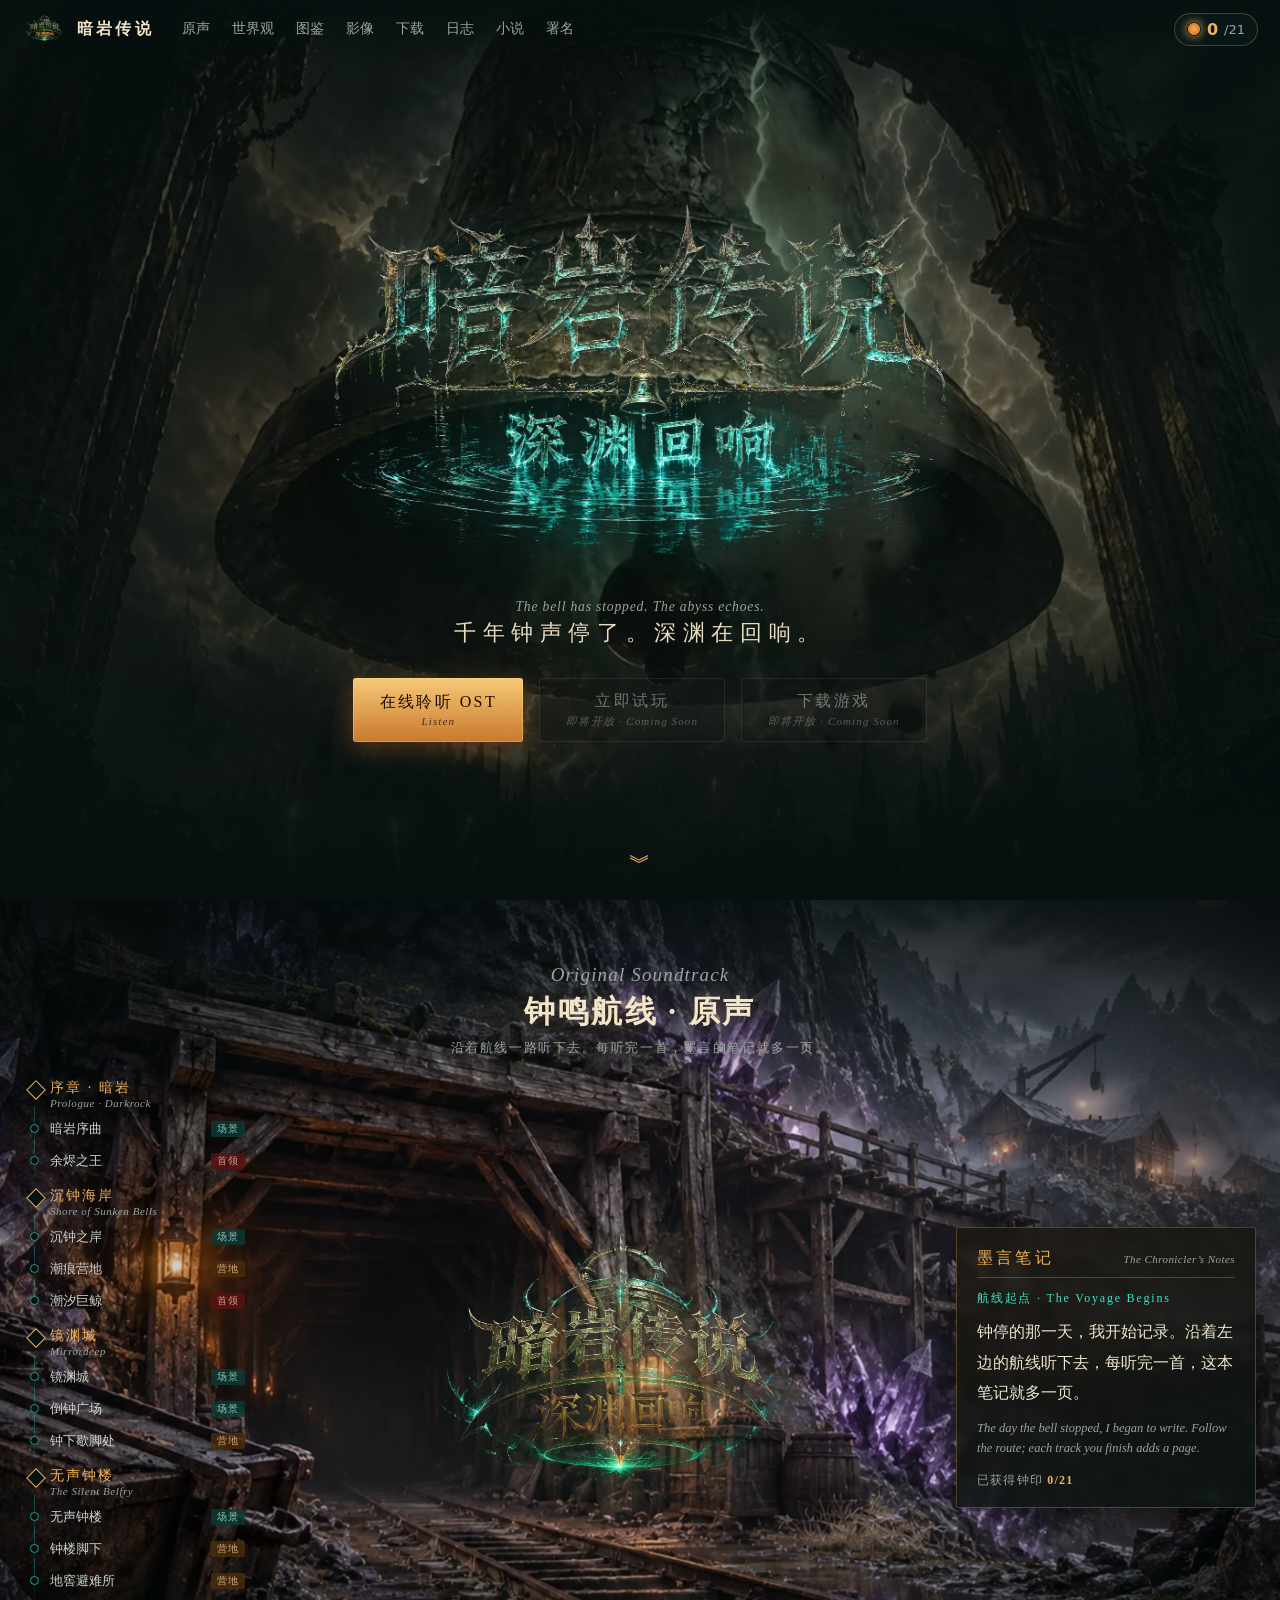
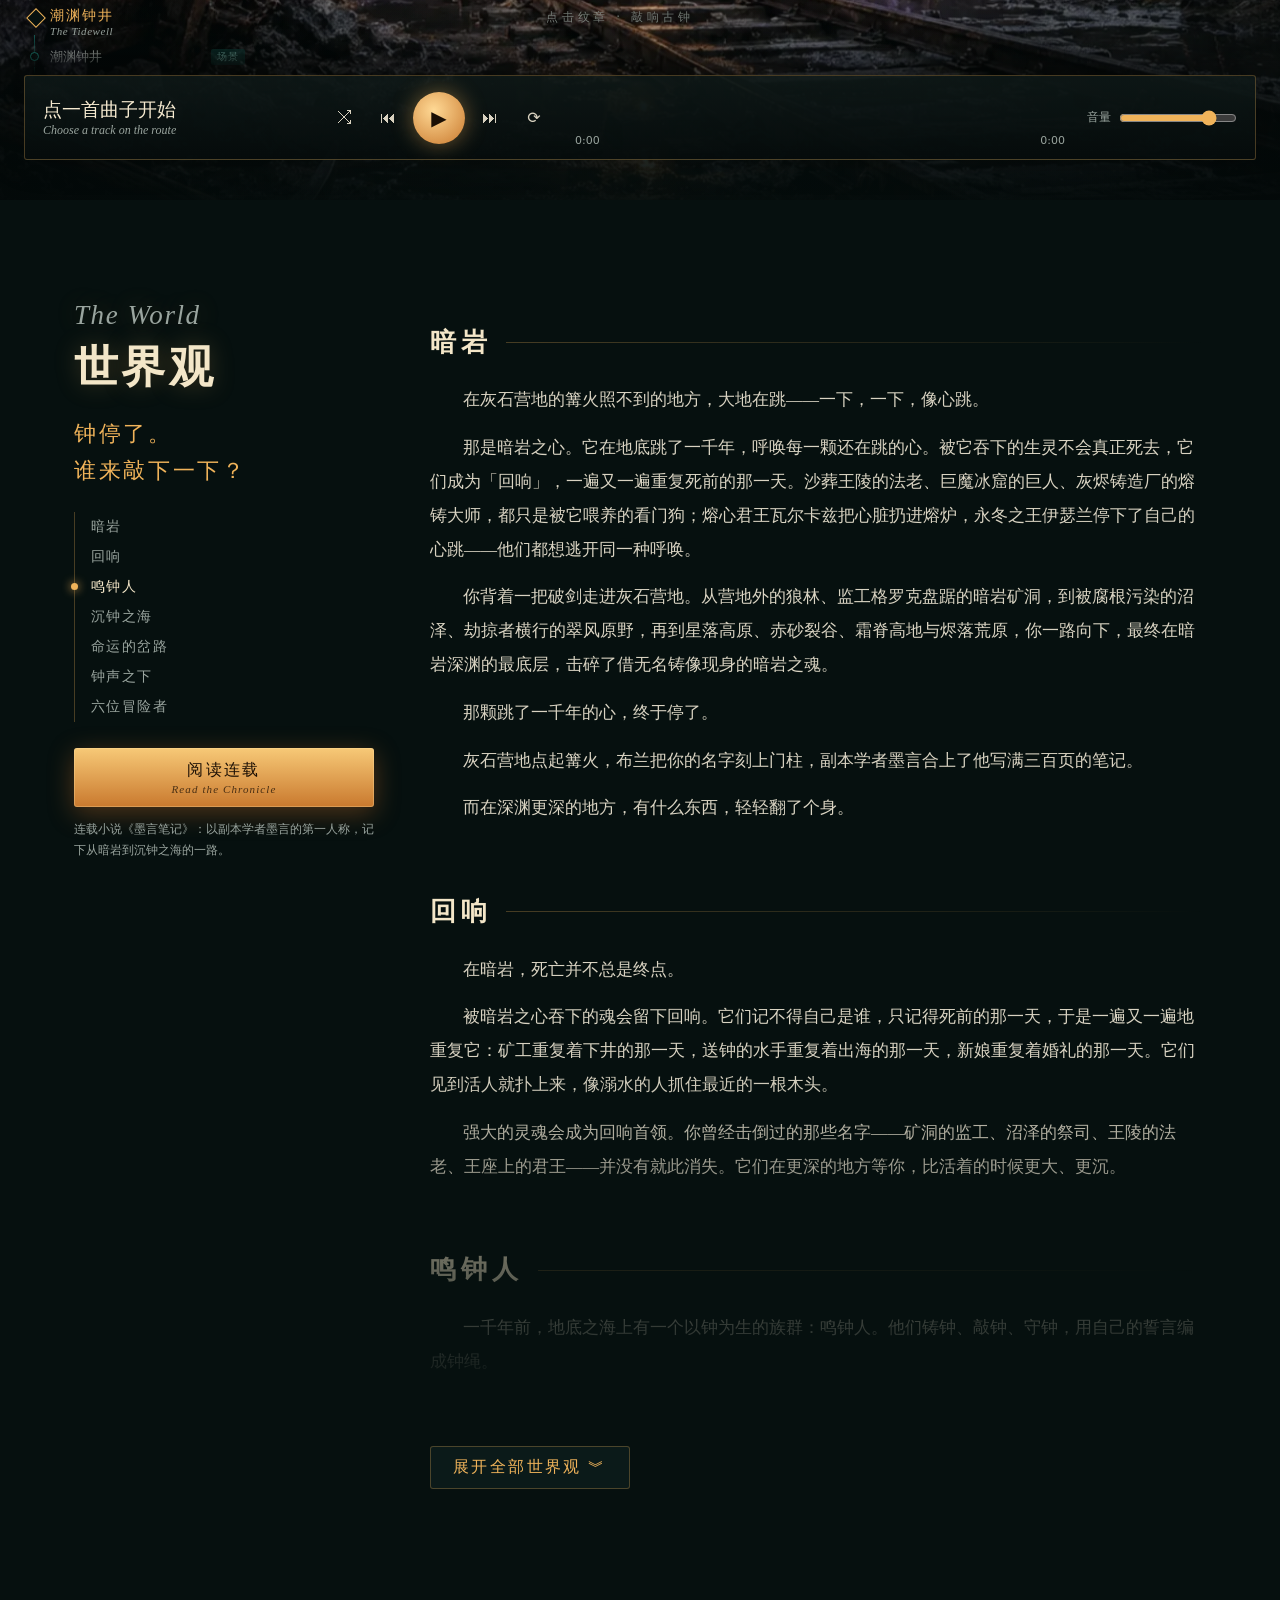
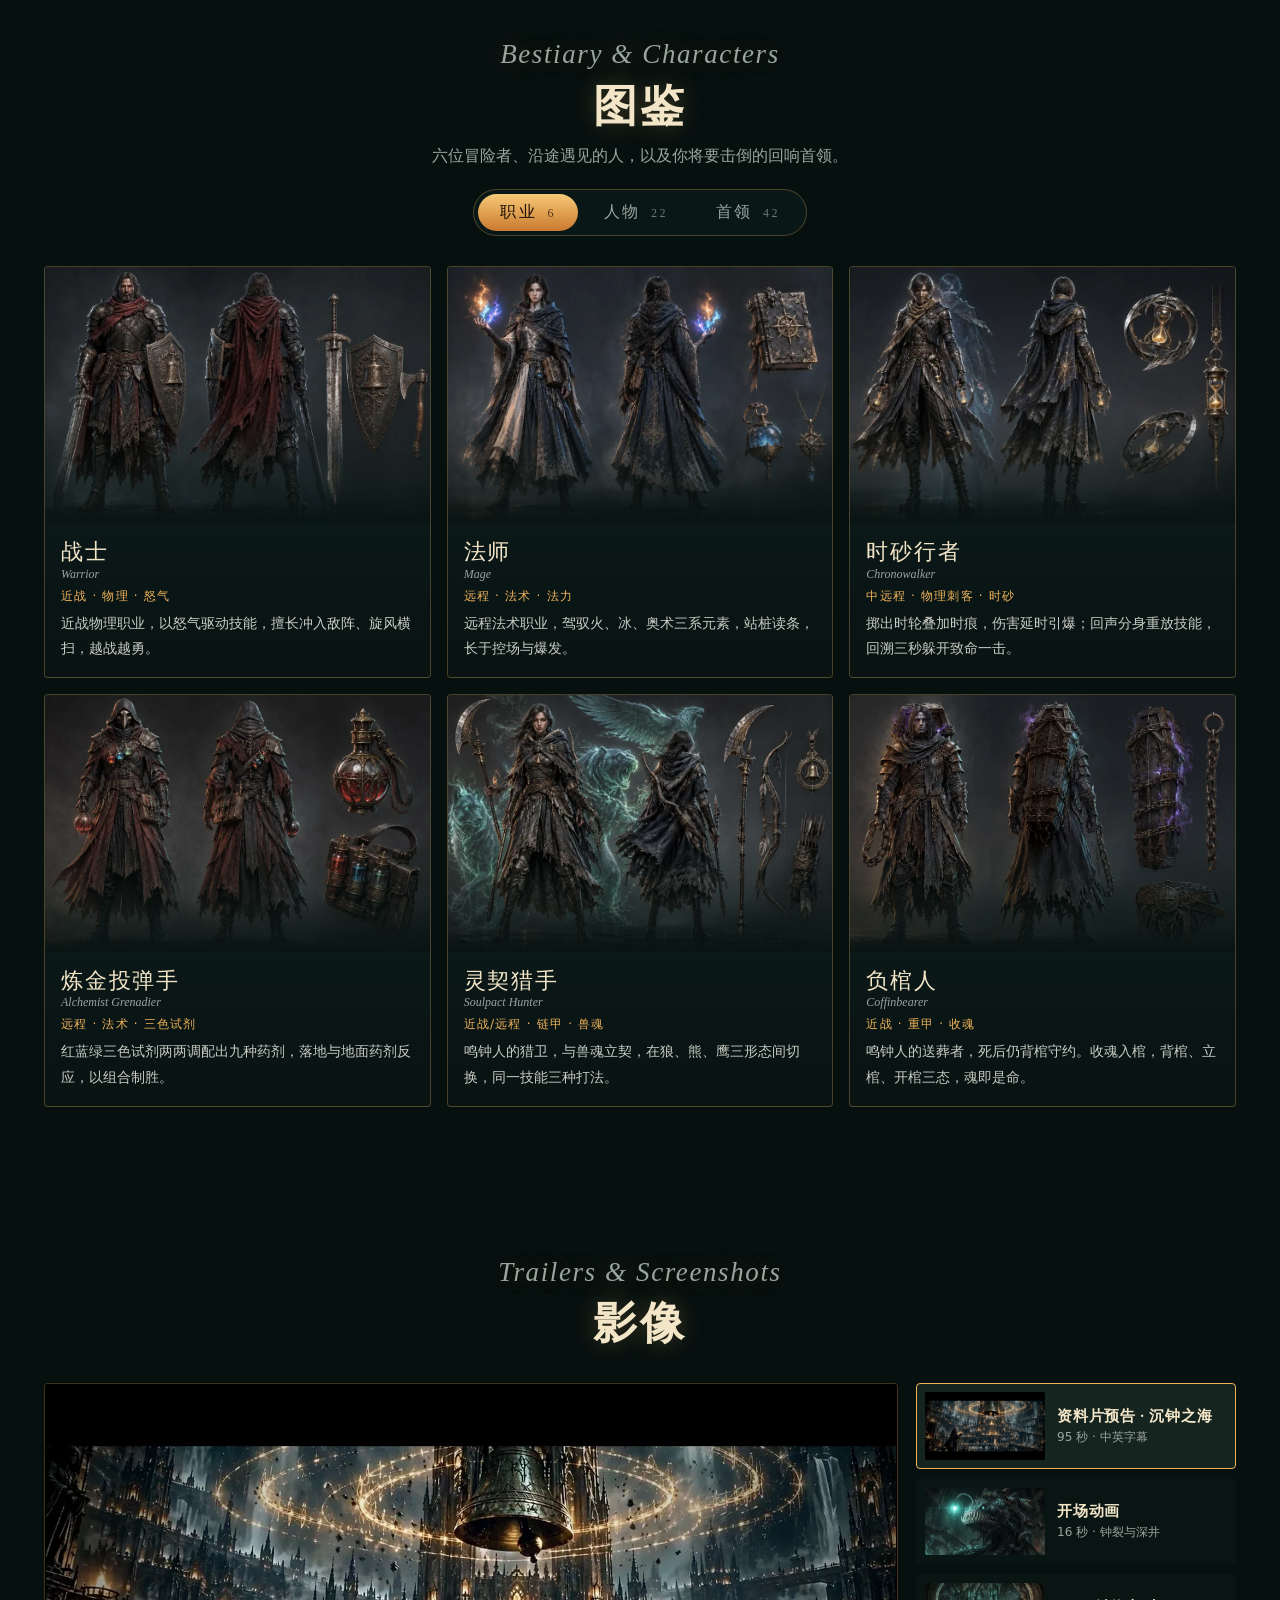
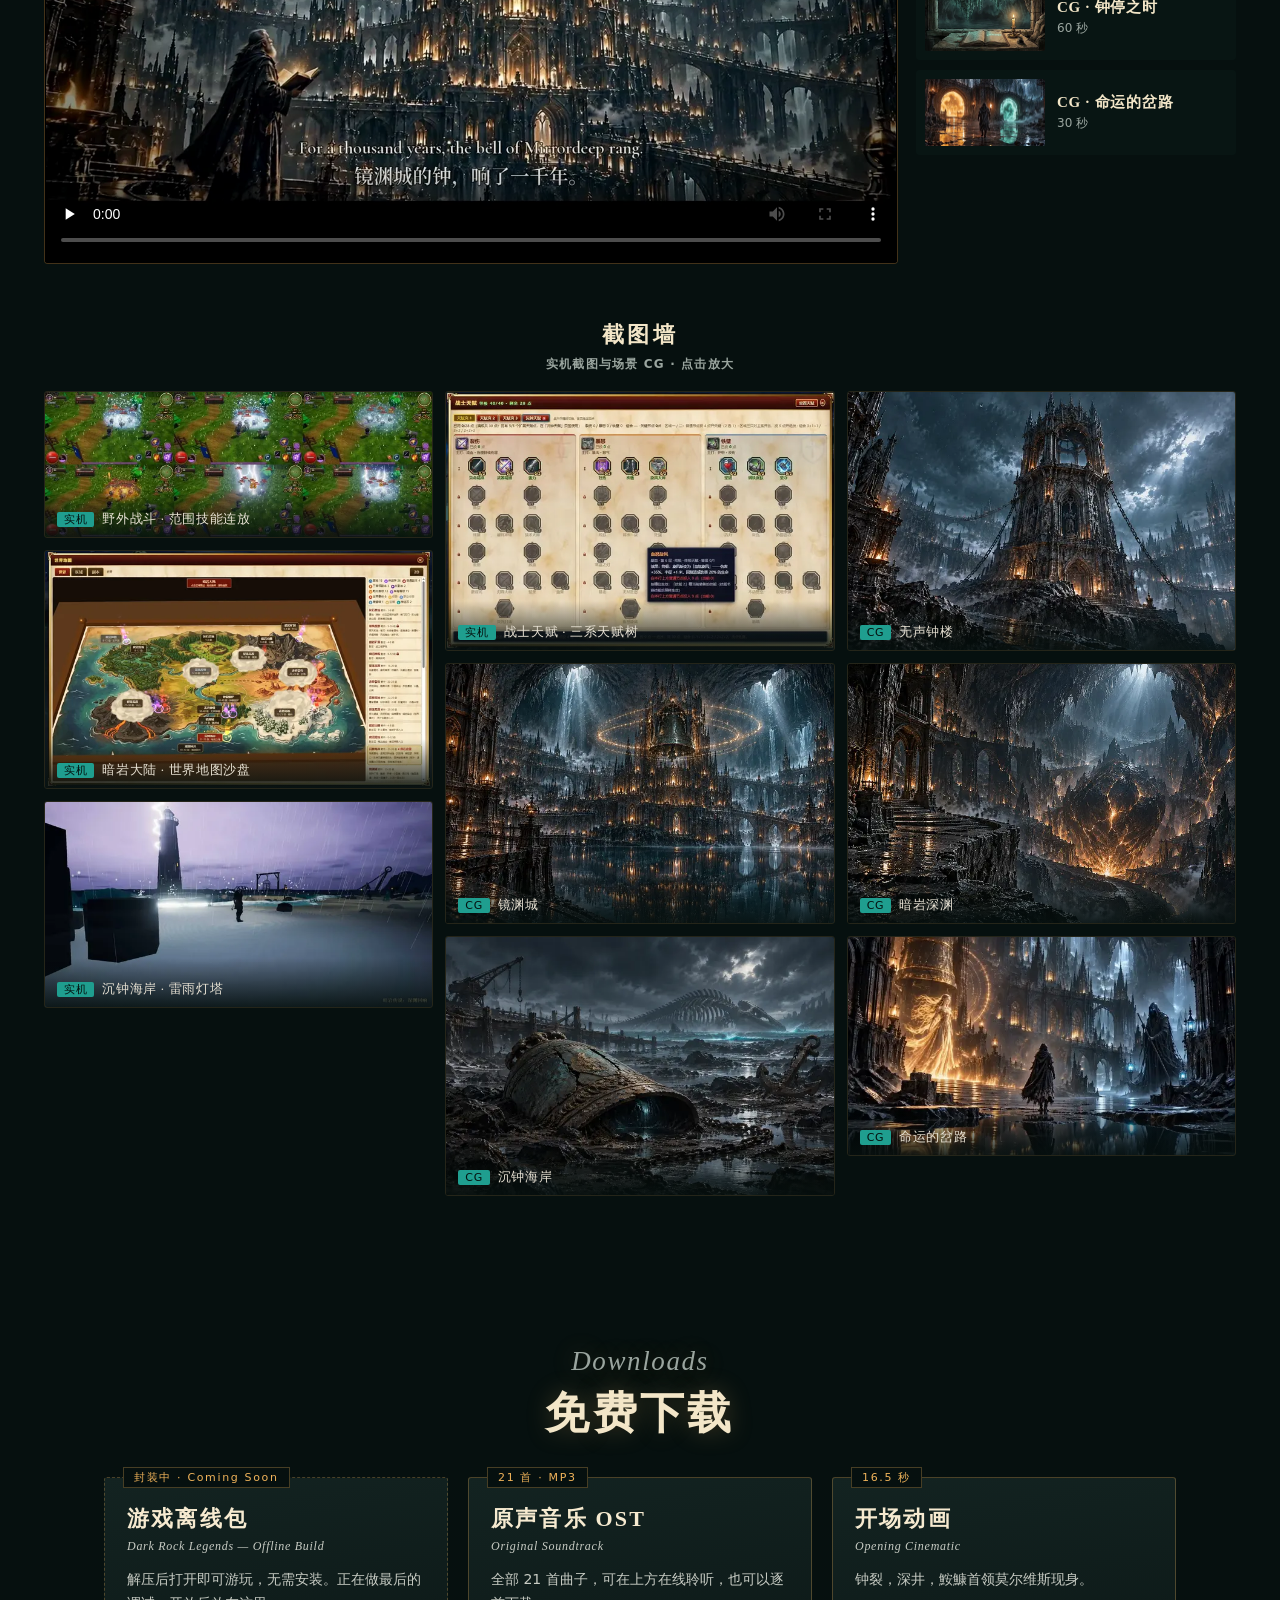
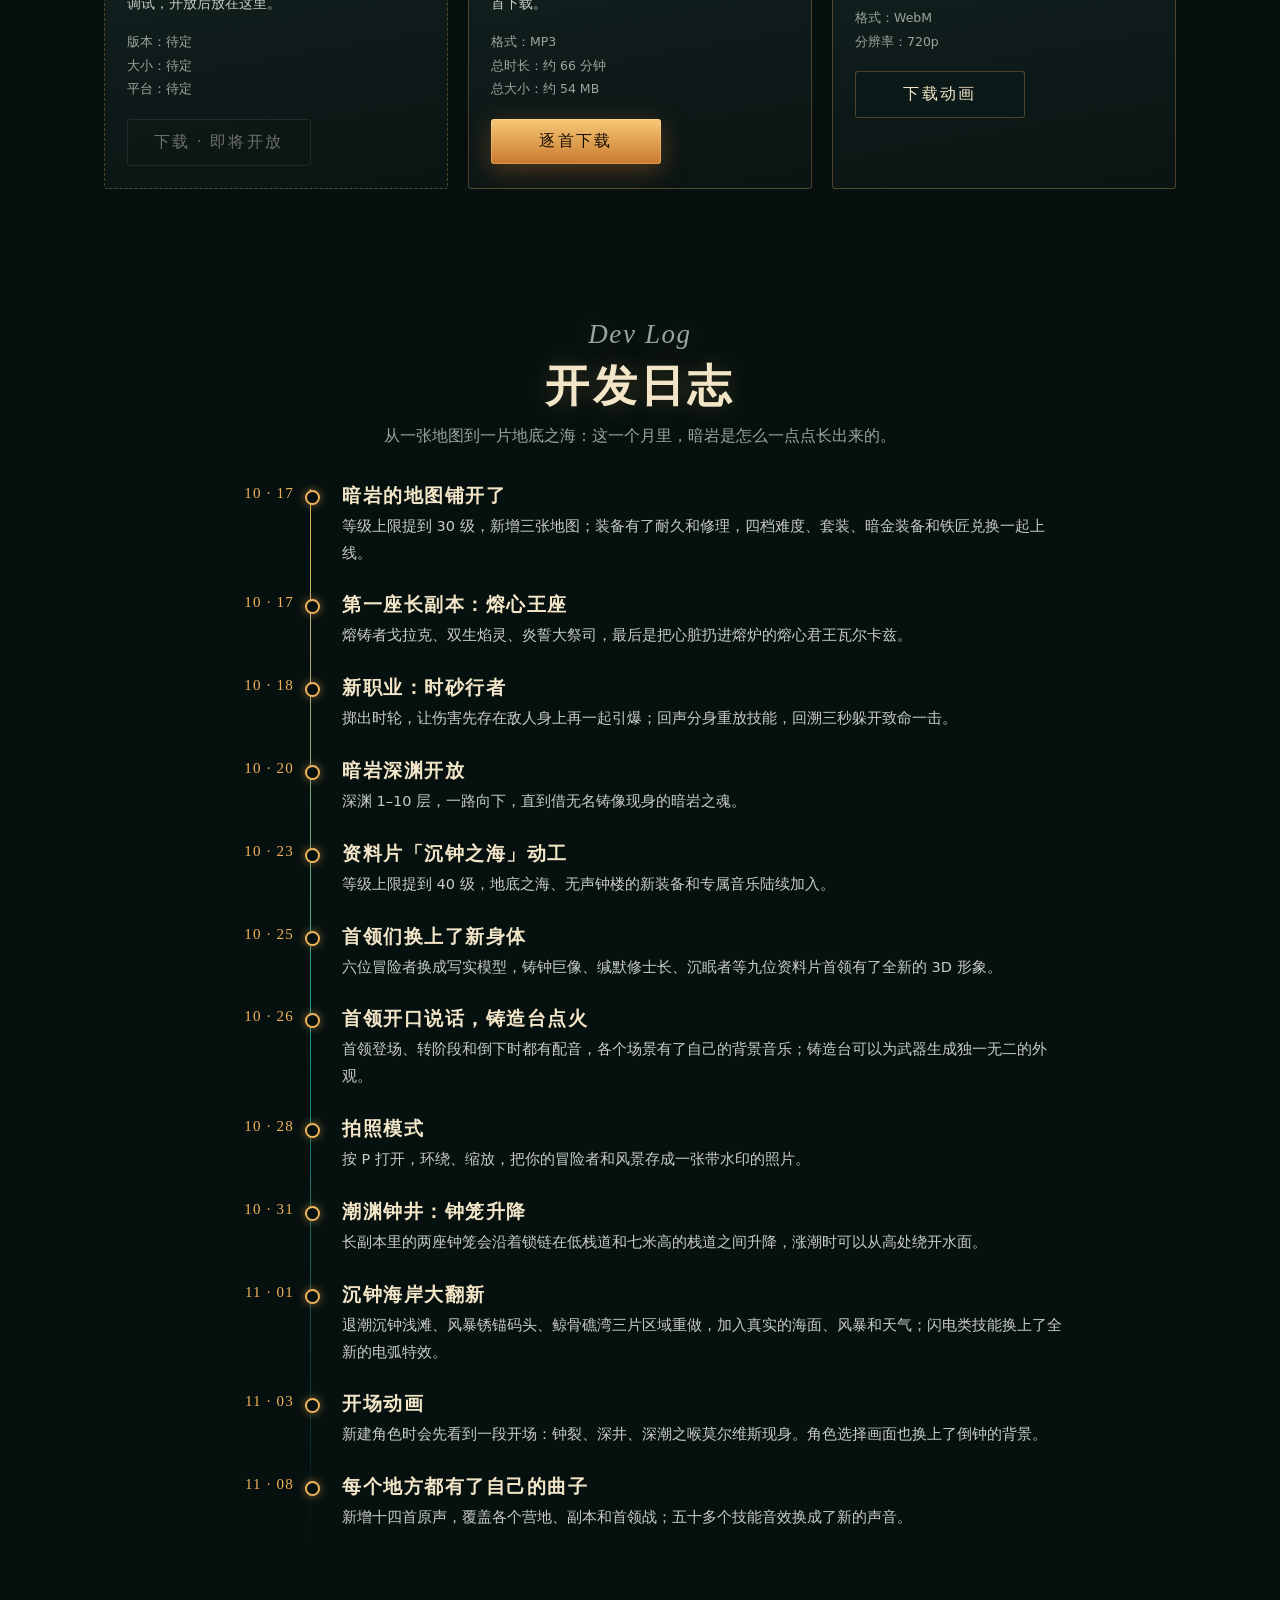
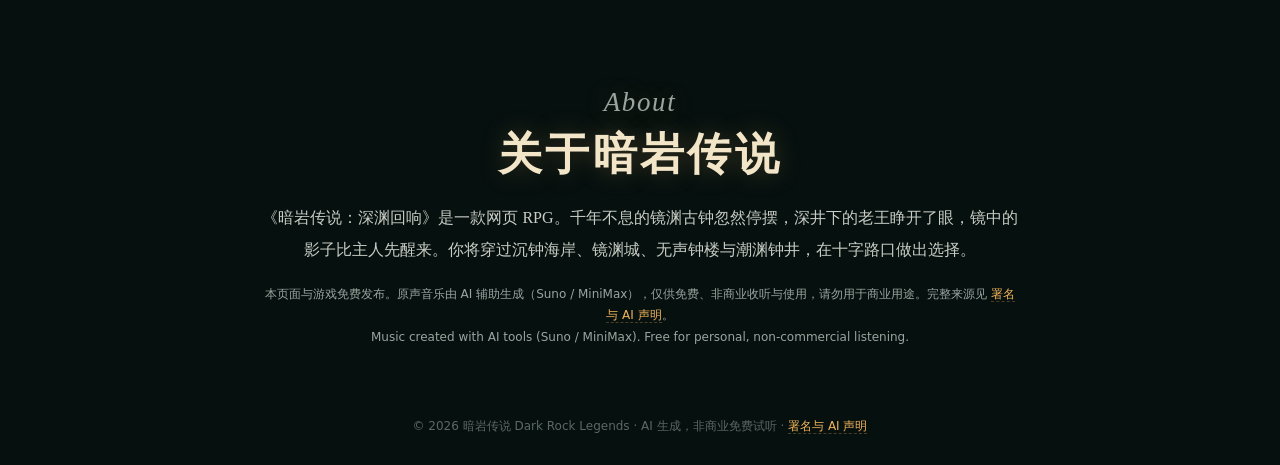
==== commit c0868e86: "主页：资料片预告换成《深渊回响》CG（95 秒），截图墙换 4 张新实机图" ====
--- a/index.html
+++ b/index.html
@@ -213,7 +213,7 @@
       </video>
     </div>
     <ol class="mv-list" id="mvList">
-      <li class="on" data-src="video/dlc_trailer_zh.mp4" data-type="video/mp4" data-poster="video/dlc_trailer_zh.webp"><img src="video/dlc_trailer_zh.webp" alt=""><div><b>资料片预告 · 沉钟之海</b><small>60 秒 · 中文旁白</small></div></li>
+      <li class="on" data-src="video/dlc_trailer_zh.mp4" data-type="video/mp4" data-poster="video/dlc_trailer_zh.webp"><img src="video/dlc_trailer_zh.webp" alt=""><div><b>资料片预告 · 沉钟之海</b><small>95 秒 · 中英字幕</small></div></li>
       <li data-src="video/opening.webm" data-type="video/webm" data-poster="video/opening.webp"><img src="video/opening.webp" alt=""><div><b>开场动画</b><small>16 秒 · 钟裂与深井</small></div></li>
       <li data-src="video/clock_stopped.mp4" data-type="video/mp4" data-poster="video/clock_stopped.webp"><img src="video/clock_stopped.webp" alt=""><div><b>CG · 钟停之时</b><small>60 秒</small></div></li>
       <li data-src="video/crossroads.mp4" data-type="video/mp4" data-poster="video/crossroads.webp"><img src="video/crossroads.webp" alt=""><div><b>CG · 命运的岔路</b><small>30 秒</small></div></li>
@@ -221,10 +221,10 @@
   </div>
   <h3 class="sw-title">截图墙 <small>实机截图与场景 CG · 点击放大</small></h3>
   <div class="shots" id="shots">
-    <figure data-full="img/shots/game1.webp"><img loading="lazy" src="img/shots/game1_t.webp" alt="退潮沉钟浅滩"><figcaption><i>实机</i>沉钟海岸 · 退潮沉钟浅滩</figcaption></figure>
-    <figure data-full="img/shots/game2.webp"><img loading="lazy" src="img/shots/game2_t.webp" alt="风暴锈锚码头"><figcaption><i>实机</i>沉钟海岸 · 风暴锈锚码头</figcaption></figure>
-    <figure data-full="img/shots/game3.webp"><img loading="lazy" src="img/shots/game3_t.webp" alt="低机位风暴"><figcaption><i>实机</i>锈锚码头 · 风暴来临</figcaption></figure>
-    <figure data-full="img/shots/game4.webp"><img loading="lazy" src="img/shots/game4_t.webp" alt="鲸骨礁湾"><figcaption><i>实机</i>沉钟海岸 · 鲸骨礁湾</figcaption></figure>
+    <figure data-full="img/shots/game1.webp?v=1114"><img loading="lazy" src="img/shots/game1_t.webp?v=1114" alt="野外战斗"><figcaption><i>实机</i>野外战斗 · 范围技能连放</figcaption></figure>
+    <figure data-full="img/shots/game2.webp?v=1114"><img loading="lazy" src="img/shots/game2_t.webp?v=1114" alt="世界地图"><figcaption><i>实机</i>暗岩大陆 · 世界地图沙盘</figcaption></figure>
+    <figure data-full="img/shots/game3.webp?v=1114"><img loading="lazy" src="img/shots/game3_t.webp?v=1114" alt="雷雨灯塔"><figcaption><i>实机</i>沉钟海岸 · 雷雨灯塔</figcaption></figure>
+    <figure data-full="img/shots/game4.webp?v=1114"><img loading="lazy" src="img/shots/game4_t.webp?v=1114" alt="战士天赋"><figcaption><i>实机</i>战士天赋 · 三系天赋树</figcaption></figure>
     <figure data-full="img/shots/S1_mirrordeep.webp"><img loading="lazy" src="img/shots/S1_mirrordeep_t.webp" alt="镜渊城"><figcaption><i>CG</i>镜渊城</figcaption></figure>
     <figure data-full="img/shots/S2_coast.webp"><img loading="lazy" src="img/shots/S2_coast_t.webp" alt="沉钟海岸"><figcaption><i>CG</i>沉钟海岸</figcaption></figure>
     <figure data-full="img/shots/S3_belltower.webp"><img loading="lazy" src="img/shots/S3_belltower_t.webp" alt="无声钟楼"><figcaption><i>CG</i>无声钟楼</figcaption></figure>
